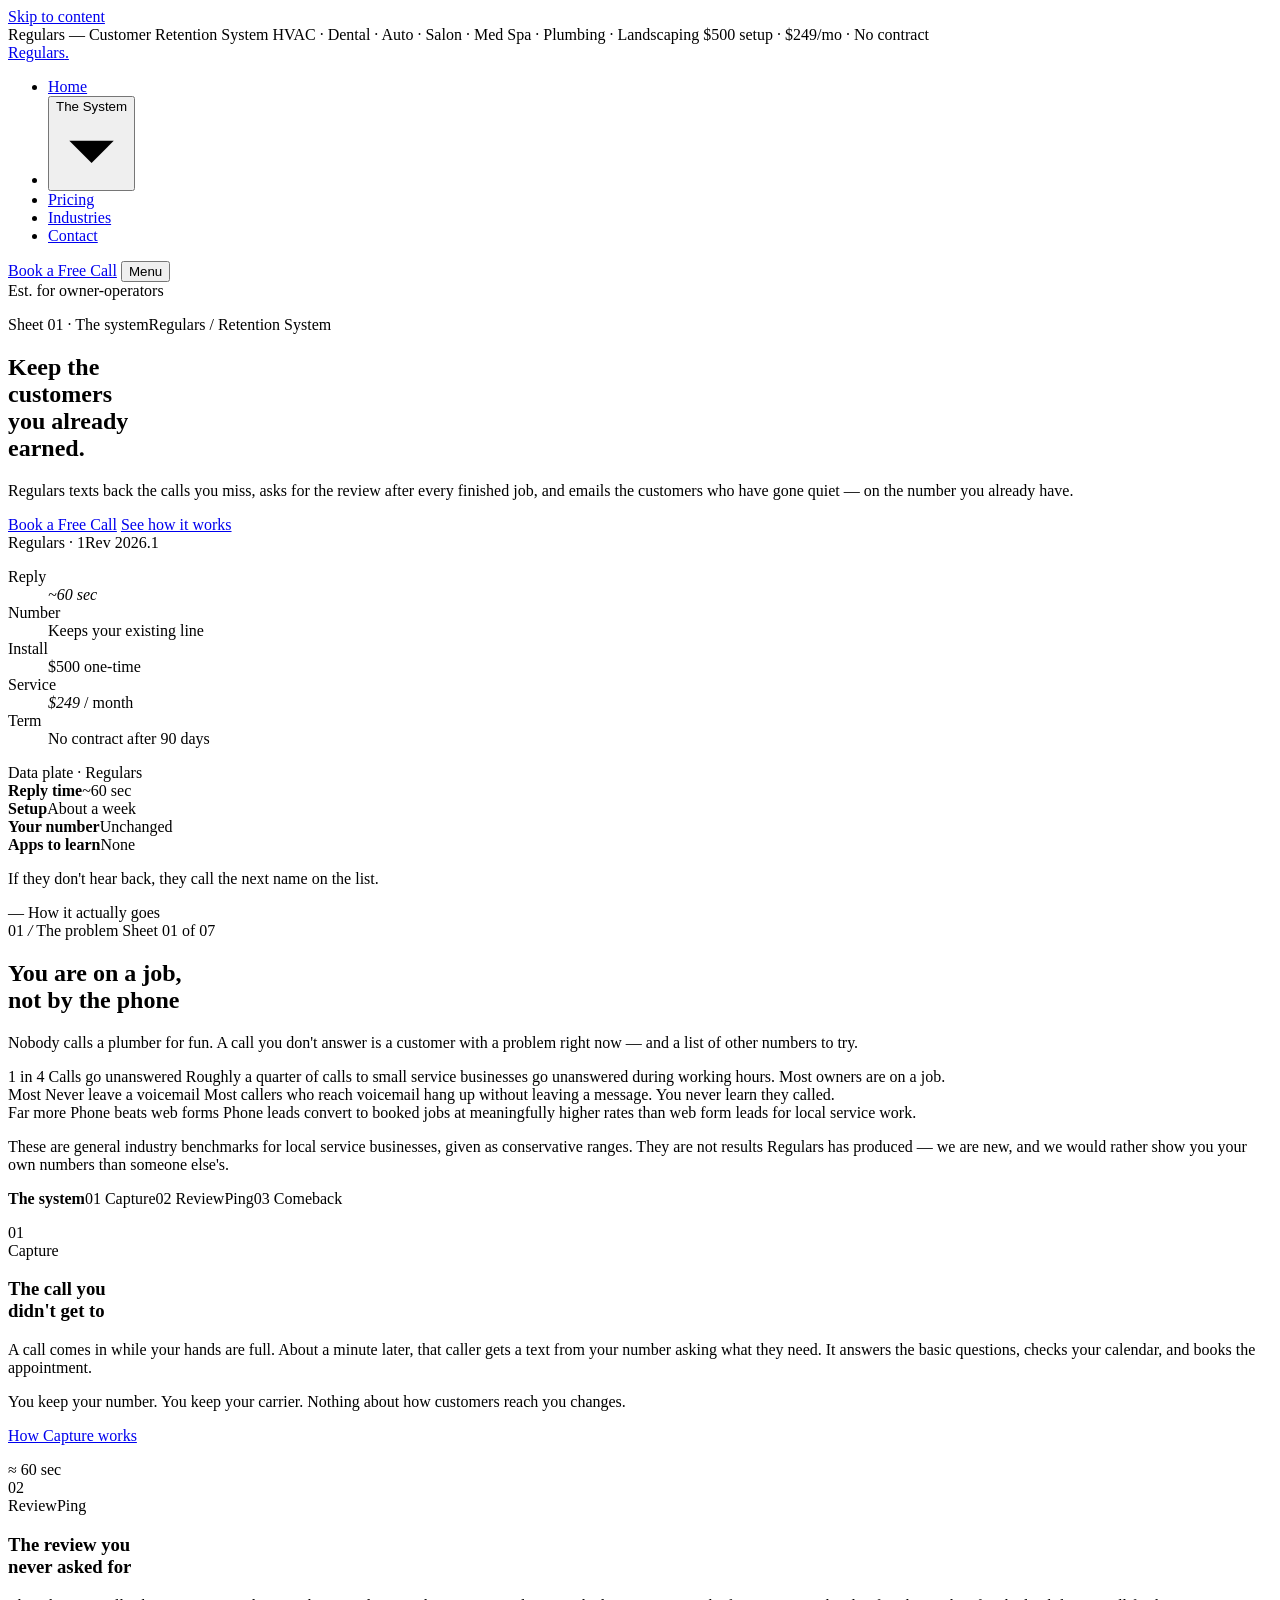
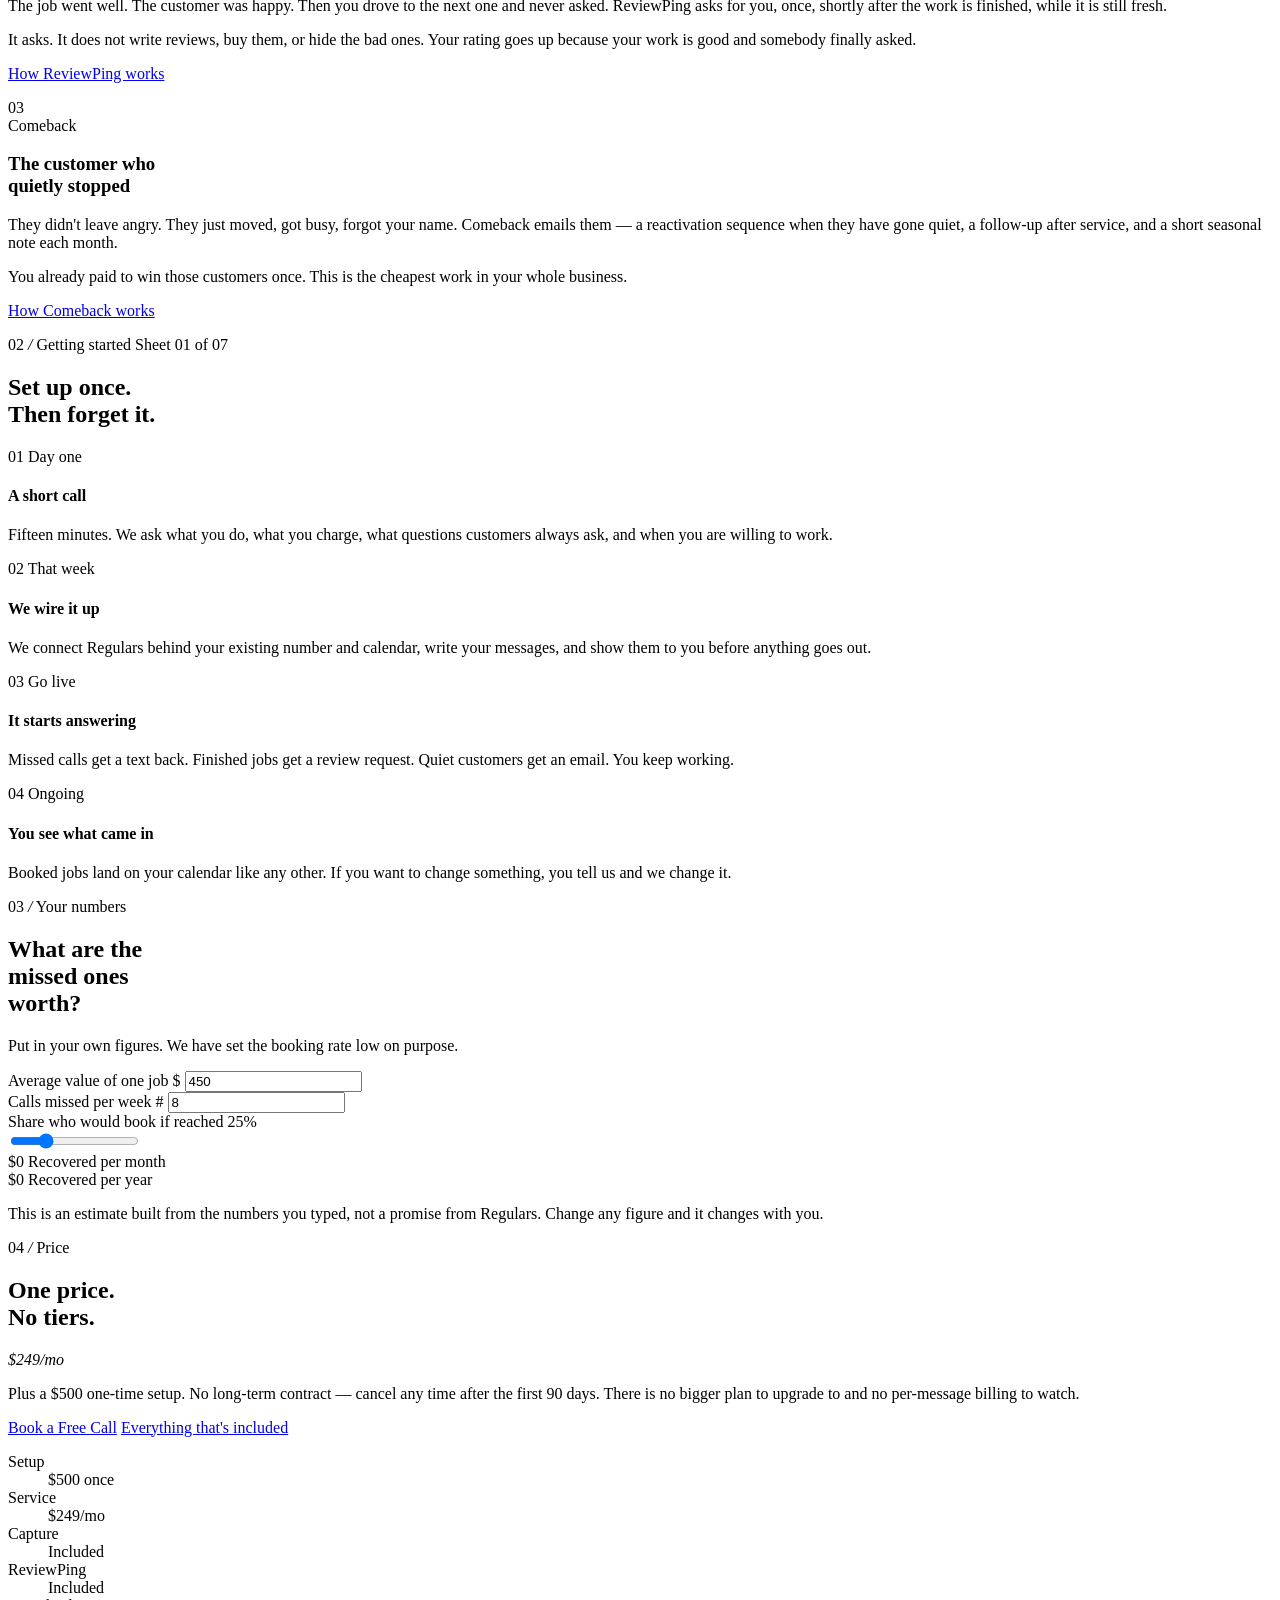
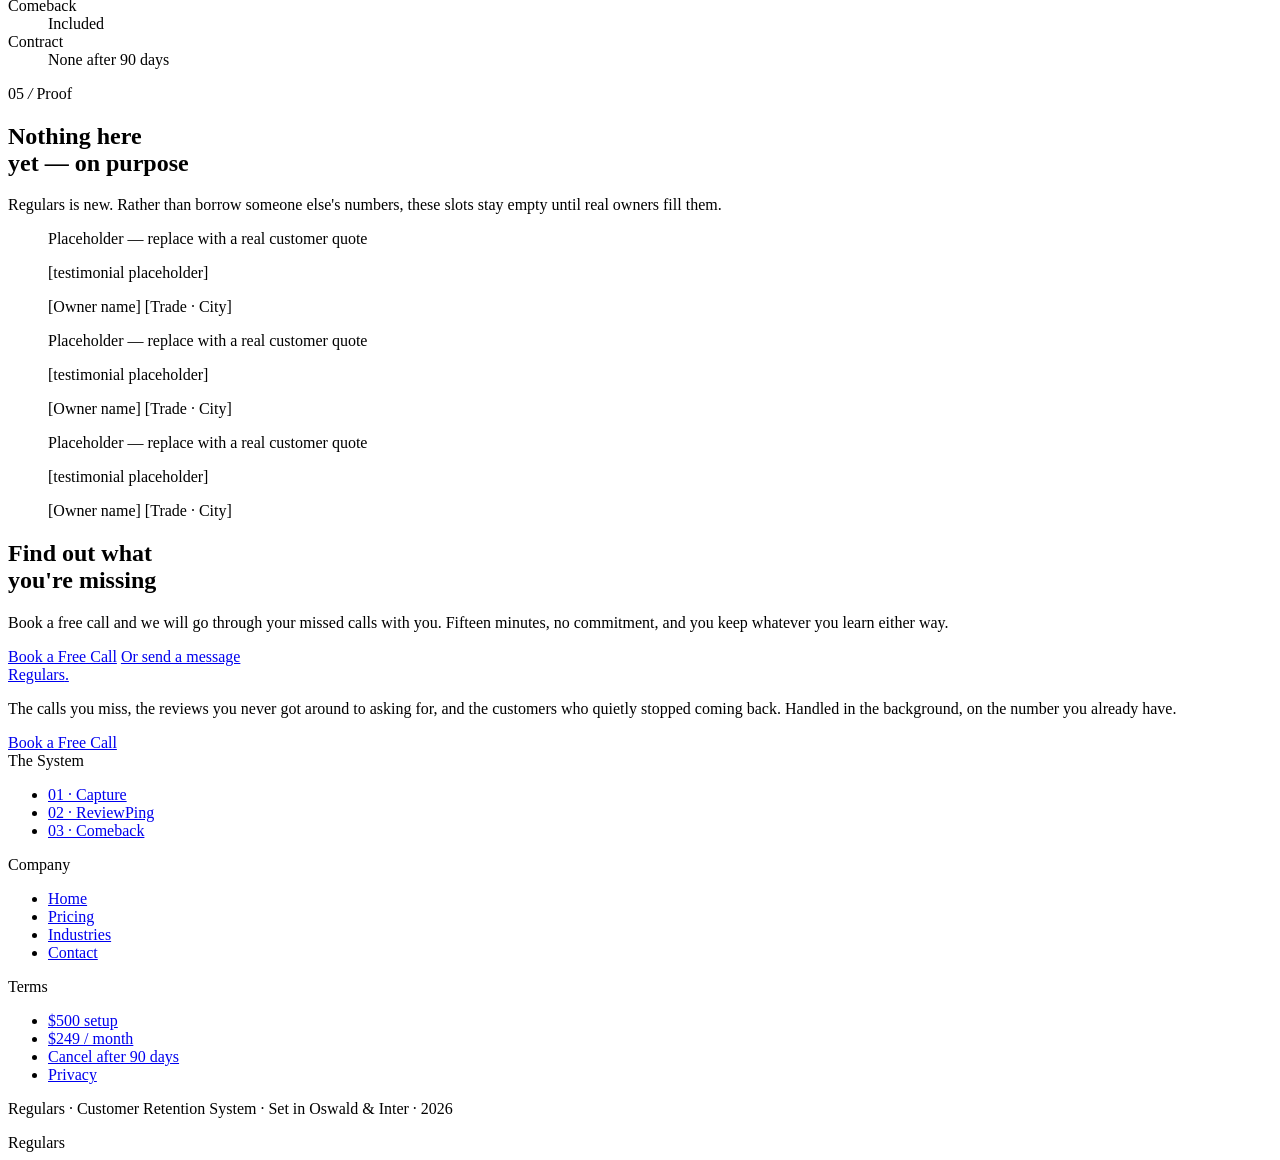
==== index.html @ 17bdc8b1 "Add files via upload" ====
<!DOCTYPE html>
<html lang="en">
<head>
<meta charset="utf-8">
<meta name="viewport" content="width=device-width, initial-scale=1">
<title>Regulars — Keep the Customers You Already Earned</title>
<meta name="description" content="Regulars texts back the calls you miss, asks for the review after every finished job, and emails the customers who have gone quiet. A customer retention system for local, owner-operated service businesses.">
<!-- Social preview. og:url and og:image need ABSOLUTE urls, so they wait for your domain.
     Once the domain is live, add these two lines and switch twitter:card to summary_large_image:
       <meta property="og:url" content="https://YOURDOMAIN.com/">
       <meta property="og:image" content="https://YOURDOMAIN.com/og.png">   (1200x630 PNG)
-->
<meta property="og:type" content="website">
<meta property="og:site_name" content="Regulars">
<meta property="og:title" content="Regulars — Keep the Customers You Already Earned">
<meta property="og:description" content="Regulars texts back the calls you miss, asks for the review after every finished job, and emails the customers who have gone quiet. A customer retention system for local, owner-operated service businesses.">
<meta name="twitter:card" content="summary">
<meta name="twitter:title" content="Regulars — Keep the Customers You Already Earned">
<meta name="twitter:description" content="Regulars texts back the calls you miss, asks for the review after every finished job, and emails the customers who have gone quiet. A customer retention system for local, owner-operated service businesses.">
<meta name="theme-color" content="#12233D">
<link rel="icon" href="/favicon.svg" type="image/svg+xml">
<link rel="preconnect" href="https://fonts.googleapis.com">
<link rel="preconnect" href="https://fonts.gstatic.com" crossorigin>
<link rel="stylesheet" href="https://fonts.googleapis.com/css2?family=Oswald:wght@300;400;500;600;700&family=Inter:wght@400;500;600&display=swap">
<link rel="stylesheet" href="/assets/styles.css">
<script src="/assets/site.js" defer></script>
<script defer src="/_vercel/insights/script.js"></script>
</head>
<body class="page-home">

<a class="skip-link" href="#main">Skip to content</a>
<header class="site-head" id="site-head">
  <div class="site-head__rail">
    <div class="rail-inner">
      <span class="rail-cell">Regulars &mdash; Customer Retention System</span>
      <span class="rail-cell rail-cell--mid">HVAC &middot; Dental &middot; Auto &middot; Salon &middot; Med Spa &middot; Plumbing &middot; Landscaping</span>
      <span class="rail-cell rail-cell--end">$500 setup &middot; $249/mo &middot; No contract</span>
    </div>
  </div>
  <div class="masthead">
    <a class="brand" href="/">Regulars<span class="stop">.</span></a>
    <nav class="nav" aria-label="Primary">
      <ul class="nav__list">
        <li class="nav__item"><a class="nav__link" href="/" data-nav="/">Home</a></li>
        <li class="nav__item nav__item--group">
          <button type="button" class="nav__link nav__disclosure" id="nav-system-btn" aria-expanded="false" aria-controls="nav-system-menu">The System<svg class="icon icon--sm" viewBox="0 0 16 16" aria-hidden="true" focusable="false"><path d="M3 6l5 5 5-5"/></svg></button>
          <div class="nav-menu" id="nav-system-menu" hidden>
            <span class="nav-menu__label">Three parts, one system</span>
            <a class="nav-menu__link" href="/capture.html" data-nav="/capture.html"><span class="nav-menu__no">01</span><span class="nav-menu__name">Capture</span><span class="nav-menu__desc">Texts back the calls you miss and books the job.</span></a>
            <a class="nav-menu__link" href="/reviewping.html" data-nav="/reviewping.html"><span class="nav-menu__no">02</span><span class="nav-menu__name">ReviewPing</span><span class="nav-menu__desc">Asks for the review after every finished job.</span></a>
            <a class="nav-menu__link" href="/comeback.html" data-nav="/comeback.html"><span class="nav-menu__no">03</span><span class="nav-menu__name">Comeback</span><span class="nav-menu__desc">Emails the customers who have gone quiet.</span></a>
          </div>
        </li>
        <li class="nav__item"><a class="nav__link" href="/pricing.html" data-nav="/pricing.html">Pricing</a></li>
        <li class="nav__item"><a class="nav__link" href="/industries.html" data-nav="/industries.html">Industries</a></li>
        <li class="nav__item"><a class="nav__link" href="/contact.html" data-nav="/contact.html">Contact</a></li>
      </ul>
    </nav>
    <a href="#booking-link" class="btn btn-amber btn--sm js-booking masthead__cta">Book a Free Call</a>
    <button type="button" class="nav-toggle" id="nav-toggle" aria-expanded="false" aria-controls="nav-panel"><span class="nav-toggle__bars" aria-hidden="true"><i></i><i></i><i></i></span><span class="sr-only">Menu</span></button>
  </div>
  <div class="nav-panel" id="nav-panel" hidden>
    <div class="nav-panel__inner">
      <a class="nav-panel__link" href="/" data-nav="/">Home</a>
      <span class="nav-panel__group">The System</span>
      <a class="nav-panel__link" href="/capture.html" data-nav="/capture.html">Capture<span>01</span></a>
      <a class="nav-panel__link" href="/reviewping.html" data-nav="/reviewping.html">ReviewPing<span>02</span></a>
      <a class="nav-panel__link" href="/comeback.html" data-nav="/comeback.html">Comeback<span>03</span></a>
      <span class="nav-panel__group">More</span>
      <a class="nav-panel__link" href="/pricing.html" data-nav="/pricing.html">Pricing<span>$249/mo</span></a>
      <a class="nav-panel__link" href="/industries.html" data-nav="/industries.html">Industries</a>
      <a class="nav-panel__link" href="/contact.html" data-nav="/contact.html">Contact</a>
      <a href="#booking-link" class="btn btn-amber btn--block js-booking nav-panel__cta">Book a Free Call</a>
    </div>
  </div>
</header>

<main id="main">

  <!-- ── 01 · HERO ─────────────────────────────────────────── paper ── -->
  <section class="band band--paper baseline-grid u-relative">
    <div class="colghost" aria-hidden="true"><i></i><i></i><i></i><i></i><i></i><i></i><i></i><i></i><i></i><i></i><i></i><i></i></div>
    <div class="grid">

      <div class="spine cs-1 sp-1"><span>Est. for owner-operators</span></div>

      <div class="cs-2 sp-7">
        <p class="folio-slug"><span>Sheet 01 &middot; The system</span><span class="folio-slug__fill"></span><span>Regulars / Retention System</span></p>
        <h1 class="t-display overprint mt-6" data-ink="Keep the&#10;customers&#10;you already&#10;earned.">Keep the<br>customers<br>you already<br>earned<span class="stop">.</span></h1>
        <p class="lede mt-8">Regulars texts back the calls you miss, asks for the review after every finished job, and emails the customers who have gone quiet &mdash; on the number you already have.</p>
        <div class="btn-row mt-8">
          <a href="#booking-link" class="btn btn-amber btn--lg js-booking">Book a Free Call</a>
          <a class="link-arrow" href="#the-system">See how it works</a>
        </div>
      </div>

      <div class="cs-9 sp-4 self-end">
        <div class="plate plate--light">
          <div class="plate__head"><span>Regulars &middot; 1</span><span>Rev 2026.1</span></div>
          <dl class="plate__body">
            <div class="plate__row"><dt>Reply</dt><dd><em>~60 sec</em></dd></div>
            <div class="plate__row"><dt>Number</dt><dd>Keeps your existing line</dd></div>
            <div class="plate__row"><dt>Install</dt><dd>$500 one-time</dd></div>
            <div class="plate__row"><dt>Service</dt><dd><em>$249</em> / month</dd></div>
            <div class="plate__row"><dt>Term</dt><dd>No contract after 90 days</dd></div>
          </dl>
          <div class="plate__foot">Data plate &middot; Regulars</div>
        </div>
      </div>

      <div class="cs-2 sp-11 mt-10">
        <div class="status-strip">
          <div class="status-cell"><b>Reply time</b><span class="cond">~60 sec</span></div>
          <div class="status-cell"><b>Setup</b><span class="cond">About a week</span></div>
          <div class="status-cell"><b>Your number</b><span class="cond">Unchanged</span></div>
          <div class="status-cell"><b>Apps to learn</b><span class="cond">None</span></div>
        </div>
      </div>

    </div>
  </section>

  <!-- ── 02 · STATEMENT ─────────────────────────────────────── navy ── -->
  <section class="band band--navy band--tight">
    <div class="grid">
      <div class="cs-2 sp-10">
        <p class="statement">If they don't hear back, they call <span class="knock">the next name</span> on the list.</p>
        <span class="attribution">&mdash; How it actually goes</span>
      </div>
    </div>
  </section>

  <!-- ── 03 · THE PROBLEM ──────────────────────────────────── paper ── -->
  <section class="band band--paper">
    <div class="grid">
      <div class="cs-4 sp-6">
        <div class="sechead">
          <span class="sechead__id">01 <i>/</i> The problem</span>
          <span class="sechead__sheet">Sheet 01 of 07</span>
          <h2 class="sechead__title">You are on a job,<br>not by the phone</h2>
          <p class="sechead__lede lede">Nobody calls a plumber for fun. A call you don't answer is a customer with a problem right now &mdash; and a list of other numbers to try.</p>
        </div>
      </div>

      <div class="cs-2 sp-10 mt-10">
        <div class="stats">
          <div class="stat">
            <span class="stat__fig">1 in 4</span>
            <span class="stat__label">Calls go unanswered</span>
            <span class="stat__note">Roughly a quarter of calls to small service businesses go unanswered during working hours. Most owners are on a job.</span>
          </div>
          <div class="stat">
            <span class="stat__fig">Most</span>
            <span class="stat__label">Never leave a voicemail</span>
            <span class="stat__note">Most callers who reach voicemail hang up without leaving a message. You never learn they called.</span>
          </div>
          <div class="stat">
            <span class="stat__fig">Far more</span>
            <span class="stat__label">Phone beats web forms</span>
            <span class="stat__note">Phone leads convert to booked jobs at meaningfully higher rates than web form leads for local service work.</span>
          </div>
        </div>
        <p class="t-small t-muted mt-8 measure-wide">These are general industry benchmarks for local service businesses, given as conservative ranges. They are not results Regulars has produced &mdash; we are new, and we would rather show you your own numbers than someone else's.</p>
      </div>
    </div>
  </section>

  <!-- ── 04 · PILLAR 01 · CAPTURE ───────────────────────────── tint ── -->
  <section class="band band--tint" id="the-system">
    <div class="grid">
      <div class="cs-2 sp-10">
        <p class="contact-sheet"><b>The system</b><span>01 Capture</span><span>02 ReviewPing</span><span>03 Comeback</span></p>
      </div>
    </div>
    <div class="grid mt-10">
      <div class="pillar cs-1 sp-12 has-numeral">
        <span class="numeral numeral-bleed-left" aria-hidden="true">01</span>
        <div class="pillar__inner grid">
          <div class="cs-4 sp-5">
            <span class="pillar__kicker">Capture</span>
            <h3 class="pillar__title">The call you<br>didn't get to</h3>
            <div class="pillar__body flow">
              <p>A call comes in while your hands are full. About a minute later, that caller gets a text from your number asking what they need. It answers the basic questions, checks your calendar, and books the appointment.</p>
              <p class="t-muted">You keep your number. You keep your carrier. Nothing about how customers reach you changes.</p>
              <p><a class="link-arrow" href="/capture.html">How Capture works</a></p>
            </div>
          </div>
          <div class="cs-10 sp-2 self-end u-hide-sm">
            <div class="dim">
              <span class="dim__tick"></span><span class="dim__line dim__line--start"></span>
              <span class="dim__label">&asymp; 60 sec</span>
              <span class="dim__line dim__line--end"></span><span class="dim__tick"></span>
            </div>
          </div>
        </div>
      </div>
    </div>
  </section>

  <!-- ── 05 · PILLAR 02 · REVIEWPING ──────────────────── navy-deep ── -->
  <section class="band band--navy-deep">
    <div class="grid">
      <div class="pillar pillar--mirror cs-1 sp-12 has-numeral">
        <span class="numeral numeral--on-navy numeral-bleed-right" aria-hidden="true">02</span>
        <div class="pillar__inner grid">
          <div class="cs-5 sp-6">
            <span class="pillar__kicker">ReviewPing</span>
            <h3 class="pillar__title">The review you<br>never asked for</h3>
            <div class="pillar__body flow">
              <p>The job went well. The customer was happy. Then you drove to the next one and never asked. ReviewPing asks for you, once, shortly after the work is finished, while it is still fresh.</p>
              <p class="t-muted">It asks. It does not write reviews, buy them, or hide the bad ones. Your rating goes up because your work is good and somebody finally asked.</p>
              <p><a class="link-arrow" href="/reviewping.html">How ReviewPing works</a></p>
            </div>
          </div>
        </div>
      </div>
    </div>
  </section>

  <!-- ── 06 · PILLAR 03 · COMEBACK ─────────────────────────── paper ── -->
  <section class="band band--paper">
    <div class="grid">
      <div class="pillar cs-1 sp-12 has-numeral">
        <span class="numeral numeral-bleed-left" aria-hidden="true">03</span>
        <div class="pillar__inner grid">
          <div class="cs-4 sp-6">
            <span class="pillar__kicker">Comeback</span>
            <h3 class="pillar__title">The customer who<br>quietly stopped</h3>
            <div class="pillar__body flow">
              <p>They didn't leave angry. They just moved, got busy, forgot your name. Comeback emails them &mdash; a reactivation sequence when they have gone quiet, a follow-up after service, and a short seasonal note each month.</p>
              <p class="t-muted">You already paid to win those customers once. This is the cheapest work in your whole business.</p>
              <p><a class="link-arrow" href="/comeback.html">How Comeback works</a></p>
            </div>
          </div>
        </div>
      </div>
    </div>
  </section>

  <!-- ── 07 · HOW IT WORKS ──────────────────────────────────── tint ── -->
  <section class="band band--tint">
    <div class="grid">
      <div class="cs-2 sp-6">
        <div class="sechead">
          <span class="sechead__id">02 <i>/</i> Getting started</span>
          <span class="sechead__sheet">Sheet 01 of 07</span>
          <h2 class="sechead__title">Set up once.<br>Then forget it.</h2>
        </div>
      </div>
      <div class="cs-2 sp-10 mt-10">
        <div class="steps">
          <div class="step">
            <span class="step__num" aria-hidden="true">01</span>
            <span class="step__when">Day one</span>
            <h4 class="step__title">A short call</h4>
            <p class="step__body">Fifteen minutes. We ask what you do, what you charge, what questions customers always ask, and when you are willing to work.</p>
          </div>
          <div class="step">
            <span class="step__num" aria-hidden="true">02</span>
            <span class="step__when">That week</span>
            <h4 class="step__title">We wire it up</h4>
            <p class="step__body">We connect Regulars behind your existing number and calendar, write your messages, and show them to you before anything goes out.</p>
          </div>
          <div class="step">
            <span class="step__num" aria-hidden="true">03</span>
            <span class="step__when">Go live</span>
            <h4 class="step__title">It starts answering</h4>
            <p class="step__body">Missed calls get a text back. Finished jobs get a review request. Quiet customers get an email. You keep working.</p>
          </div>
          <div class="step">
            <span class="step__num" aria-hidden="true">04</span>
            <span class="step__when">Ongoing</span>
            <h4 class="step__title">You see what came in</h4>
            <p class="step__body">Booked jobs land on your calendar like any other. If you want to change something, you tell us and we change it.</p>
          </div>
        </div>
      </div>
    </div>
  </section>

  <!-- ── 08 · CALCULATOR ───────────────────────────────────── navy ── -->
  <section class="band band--navy band--drafting">
    <div class="grid">
      <div class="cs-2 sp-4">
        <div class="sechead">
          <span class="sechead__id">03 <i>/</i> Your numbers</span>
          <h2 class="sechead__title">What are the<br>missed ones<br>worth?</h2>
          <p class="sechead__lede lede">Put in your own figures. We have set the booking rate low on purpose.</p>
        </div>
      </div>
      <div class="cs-7 sp-5">
        <div class="calc">
          <div class="calc__grid">
            <div class="field">
              <label class="field__label" for="calc-job-value">Average value of one job</label>
              <span class="calc__money"><span>$</span>
                <input id="calc-job-value" type="number" inputmode="numeric" min="0" step="25" value="450">
              </span>
            </div>
            <div class="field">
              <label class="field__label" for="calc-missed-calls">Calls missed per week</label>
              <span class="calc__money"><span>#</span>
                <input id="calc-missed-calls" type="number" inputmode="numeric" min="0" step="1" value="8">
              </span>
            </div>
            <div class="field field--full calc__rangewrap">
              <div class="calc__rangehead">
                <label class="field__label" for="calc-close-rate">Share who would book if reached</label>
                <span class="calc__rangeout" id="calc-close-rate-out" aria-live="polite">25%</span>
              </div>
              <input class="calc__range" id="calc-close-rate" type="range" min="0" max="100" step="5" value="25">
            </div>
          </div>
          <div class="calc__out mt-8">
            <div class="calc__cell"><span class="calc__fig calc__fig--lead" id="calc-monthly">$0</span>
              <span class="calc__cap">Recovered per month</span></div>
            <div class="calc__cell"><span class="calc__fig" id="calc-annual">$0</span>
              <span class="calc__cap">Recovered per year</span></div>
          </div>
          <p class="calc__caveat">This is an estimate built from the numbers you typed, not a promise from Regulars. Change any figure and it changes with you.</p>
        </div>
      </div>
    </div>
  </section>

  <!-- ── 09 · PRICING PREVIEW ──────────────────────────────── paper ── -->
  <section class="band band--paper">
    <div class="grid">
      <div class="cs-2 sp-5">
        <div class="sechead">
          <span class="sechead__id">04 <i>/</i> Price</span>
          <h2 class="sechead__title">One price.<br>No tiers.</h2>
        </div>
        <div class="price-figure mt-8">
          <span class="stick">
            <i class="sym">$</i><i>2</i><i>4</i><i>9</i><i class="unit">/mo</i>
          </span>
        </div>
        <div class="rule-slab--amber mt-6"></div>
        <p class="mt-6 measure">Plus a $500 one-time setup. No long-term contract &mdash; cancel any time after the first 90 days. There is no bigger plan to upgrade to and no per-message billing to watch.</p>
        <div class="btn-row mt-8">
          <a href="#booking-link" class="btn btn-amber js-booking">Book a Free Call</a>
          <a class="link-arrow" href="/pricing.html">Everything that's included</a>
        </div>
      </div>
      <div class="cs-8 sp-4 self-end">
        <dl class="spec">
          <div class="spec-row"><dt>Setup</dt><span class="leader"></span><dd>$500 once</dd></div>
          <div class="spec-row"><dt>Service</dt><span class="leader"></span><dd>$249/mo</dd></div>
          <div class="spec-row"><dt>Capture</dt><span class="leader"></span><dd>Included</dd></div>
          <div class="spec-row"><dt>ReviewPing</dt><span class="leader"></span><dd>Included</dd></div>
          <div class="spec-row"><dt>Comeback</dt><span class="leader"></span><dd>Included</dd></div>
          <div class="spec-row"><dt>Contract</dt><span class="leader"></span><dd>None after 90 days</dd></div>
        </dl>
      </div>
    </div>
  </section>

  <!-- ── 10 · PROOF (placeholders) ──────────────────────────── tint ── -->
  <section class="band band--tint band--tight">
    <div class="grid">
      <div class="cs-2 sp-6">
        <div class="sechead">
          <span class="sechead__id">05 <i>/</i> Proof</span>
          <h2 class="sechead__title">Nothing here<br>yet &mdash; on purpose</h2>
          <p class="sechead__lede lede">Regulars is new. Rather than borrow someone else's numbers, these slots stay empty until real owners fill them.</p>
        </div>
      </div>
      <div class="cs-2 sp-10 mt-9">
        <div class="quotes">
          <blockquote class="quote quote--stripe">
            <span class="quote__placeholder">Placeholder &mdash; replace with a real customer quote</span>
            <p class="quote__text">[testimonial placeholder]</p>
            <span class="quote__by">[Owner name]</span>
            <span class="quote__trade">[Trade &middot; City]</span>
          </blockquote>
          <blockquote class="quote">
            <span class="quote__placeholder">Placeholder &mdash; replace with a real customer quote</span>
            <p class="quote__text">[testimonial placeholder]</p>
            <span class="quote__by">[Owner name]</span>
            <span class="quote__trade">[Trade &middot; City]</span>
          </blockquote>
          <blockquote class="quote">
            <span class="quote__placeholder">Placeholder &mdash; replace with a real customer quote</span>
            <p class="quote__text">[testimonial placeholder]</p>
            <span class="quote__by">[Owner name]</span>
            <span class="quote__trade">[Trade &middot; City]</span>
          </blockquote>
        </div>
      </div>
    </div>
  </section>

  <!-- ── 11 · FINAL CTA ─────────────────────────────────── painted ── -->
  <section class="band band--painted band--sheared">
    <span class="stripe" aria-hidden="true"></span>
    <span class="keyline" aria-hidden="true"></span>
    <div class="grid">
      <div class="cs-2 sp-7">
        <h2>Find out what<br>you're missing</h2>
        <p class="lede mt-6">Book a free call and we will go through your missed calls with you. Fifteen minutes, no commitment, and you keep whatever you learn either way.</p>
        <div class="btn-row mt-8">
          <a href="#booking-link" class="btn btn-amber btn--lg js-booking">Book a Free Call</a>
          <a class="link-arrow" href="/contact.html">Or send a message</a>
        </div>
      </div>
    </div>
  </section>

</main>

<footer class="site-foot">
  <div class="site-foot__slab" aria-hidden="true"></div>
  <div class="grid foot-grid">
    <div class="foot-col foot-col--wide">
      <a class="foot-brand" href="/">Regulars<span class="stop">.</span></a>
      <p class="t-small">The calls you miss, the reviews you never got around to asking for, and the customers who quietly stopped coming back. Handled in the background, on the number you already have.</p>
      <a href="#booking-link" class="btn btn-amber btn--sm js-booking mt-6">Book a Free Call</a>
    </div>
    <div class="foot-col foot-col--a">
      <span class="foot-head">The System</span>
      <ul class="foot-list">
        <li><a href="/capture.html">01 &middot; Capture</a></li>
        <li><a href="/reviewping.html">02 &middot; ReviewPing</a></li>
        <li><a href="/comeback.html">03 &middot; Comeback</a></li>
      </ul>
    </div>
    <div class="foot-col foot-col--b">
      <span class="foot-head">Company</span>
      <ul class="foot-list">
        <li><a href="/">Home</a></li>
        <li><a href="/pricing.html">Pricing</a></li>
        <li><a href="/industries.html">Industries</a></li>
        <li><a href="/contact.html">Contact</a></li>
      </ul>
    </div>
    <div class="foot-col foot-col--c">
      <span class="foot-head">Terms</span>
      <ul class="foot-list">
        <li><a href="/pricing.html">$500 setup</a></li>
        <li><a href="/pricing.html">$249 / month</a></li>
        <li><a href="/pricing.html">Cancel after 90 days</a></li>
        <li><a href="/privacy.html">Privacy</a></li>
      </ul>
    </div>
  </div>
  <div class="grid">
    <p class="colophon">Regulars &middot; Customer Retention System &middot; Set in Oswald &amp; Inter &middot; <span class="js-year">2026</span></p>
  </div>
  <div class="foot-mark" aria-hidden="true">Regulars</div>
</footer>

</body>
</html>
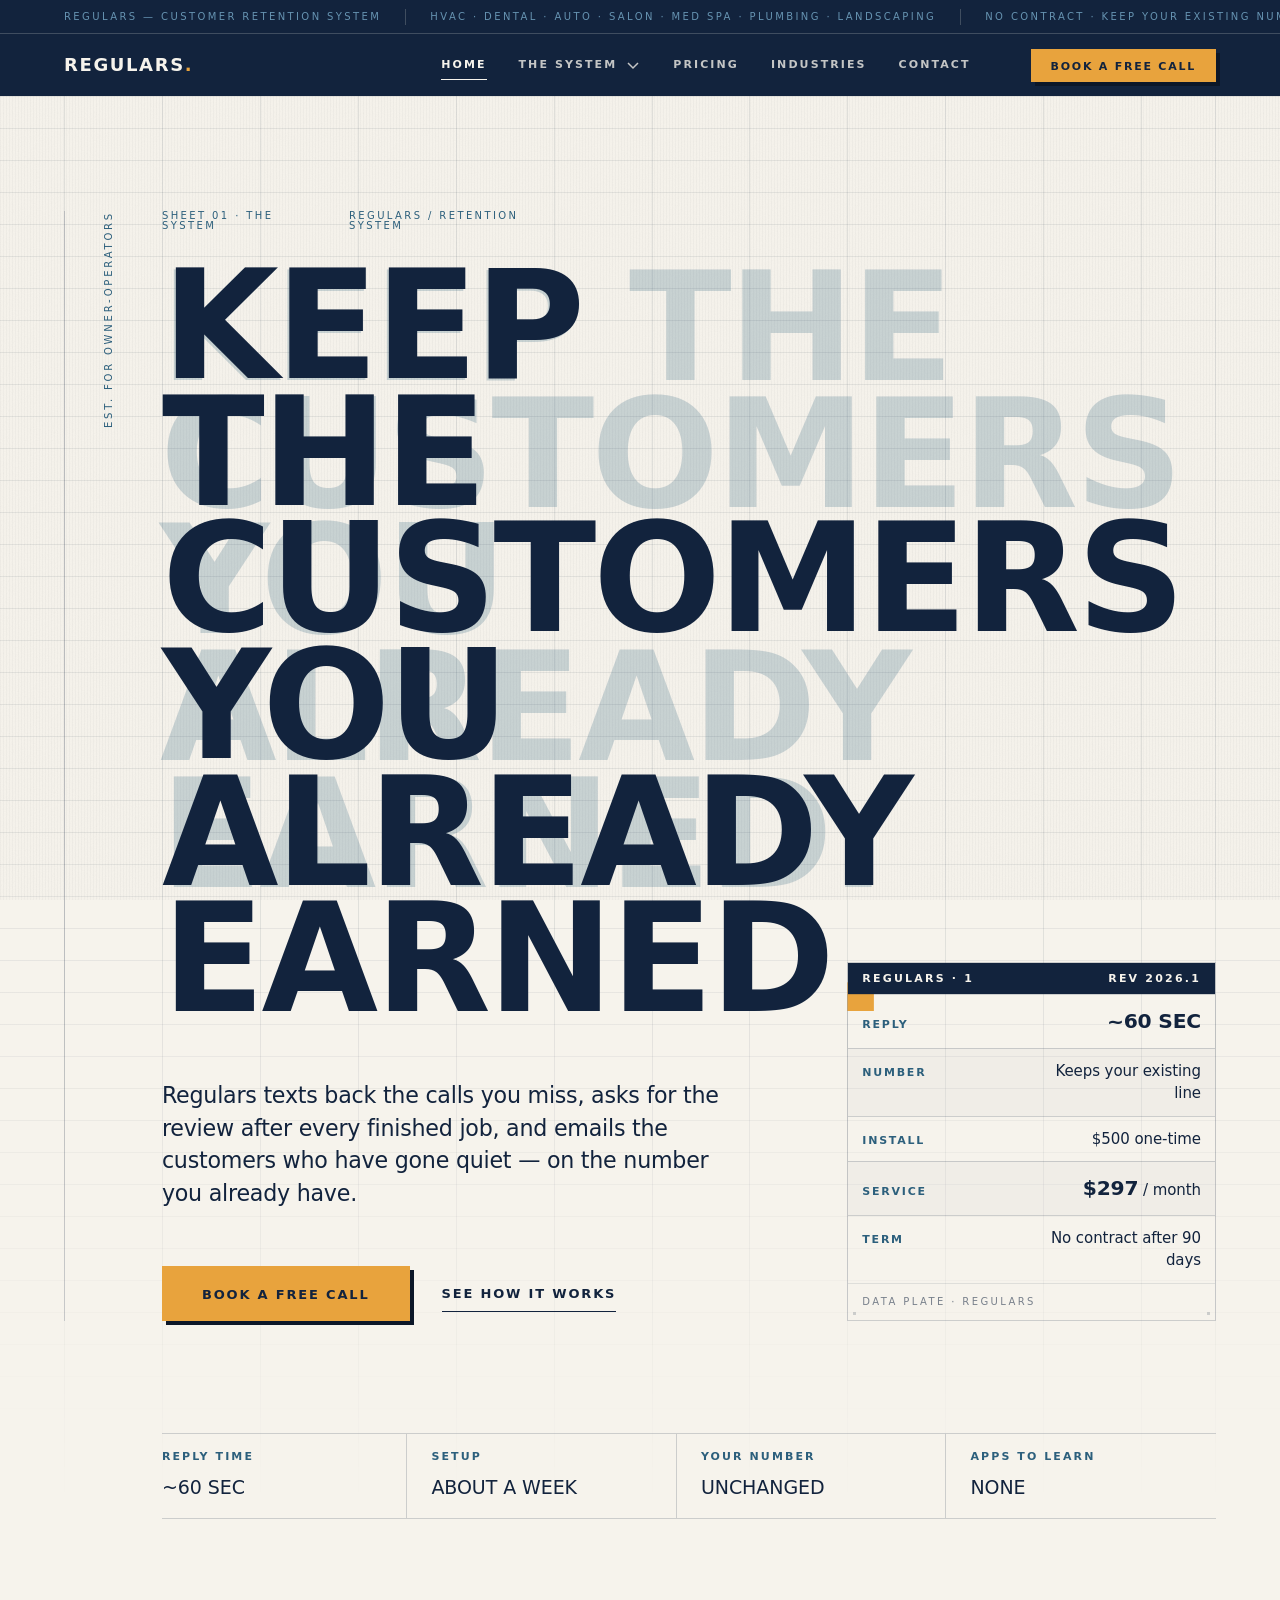
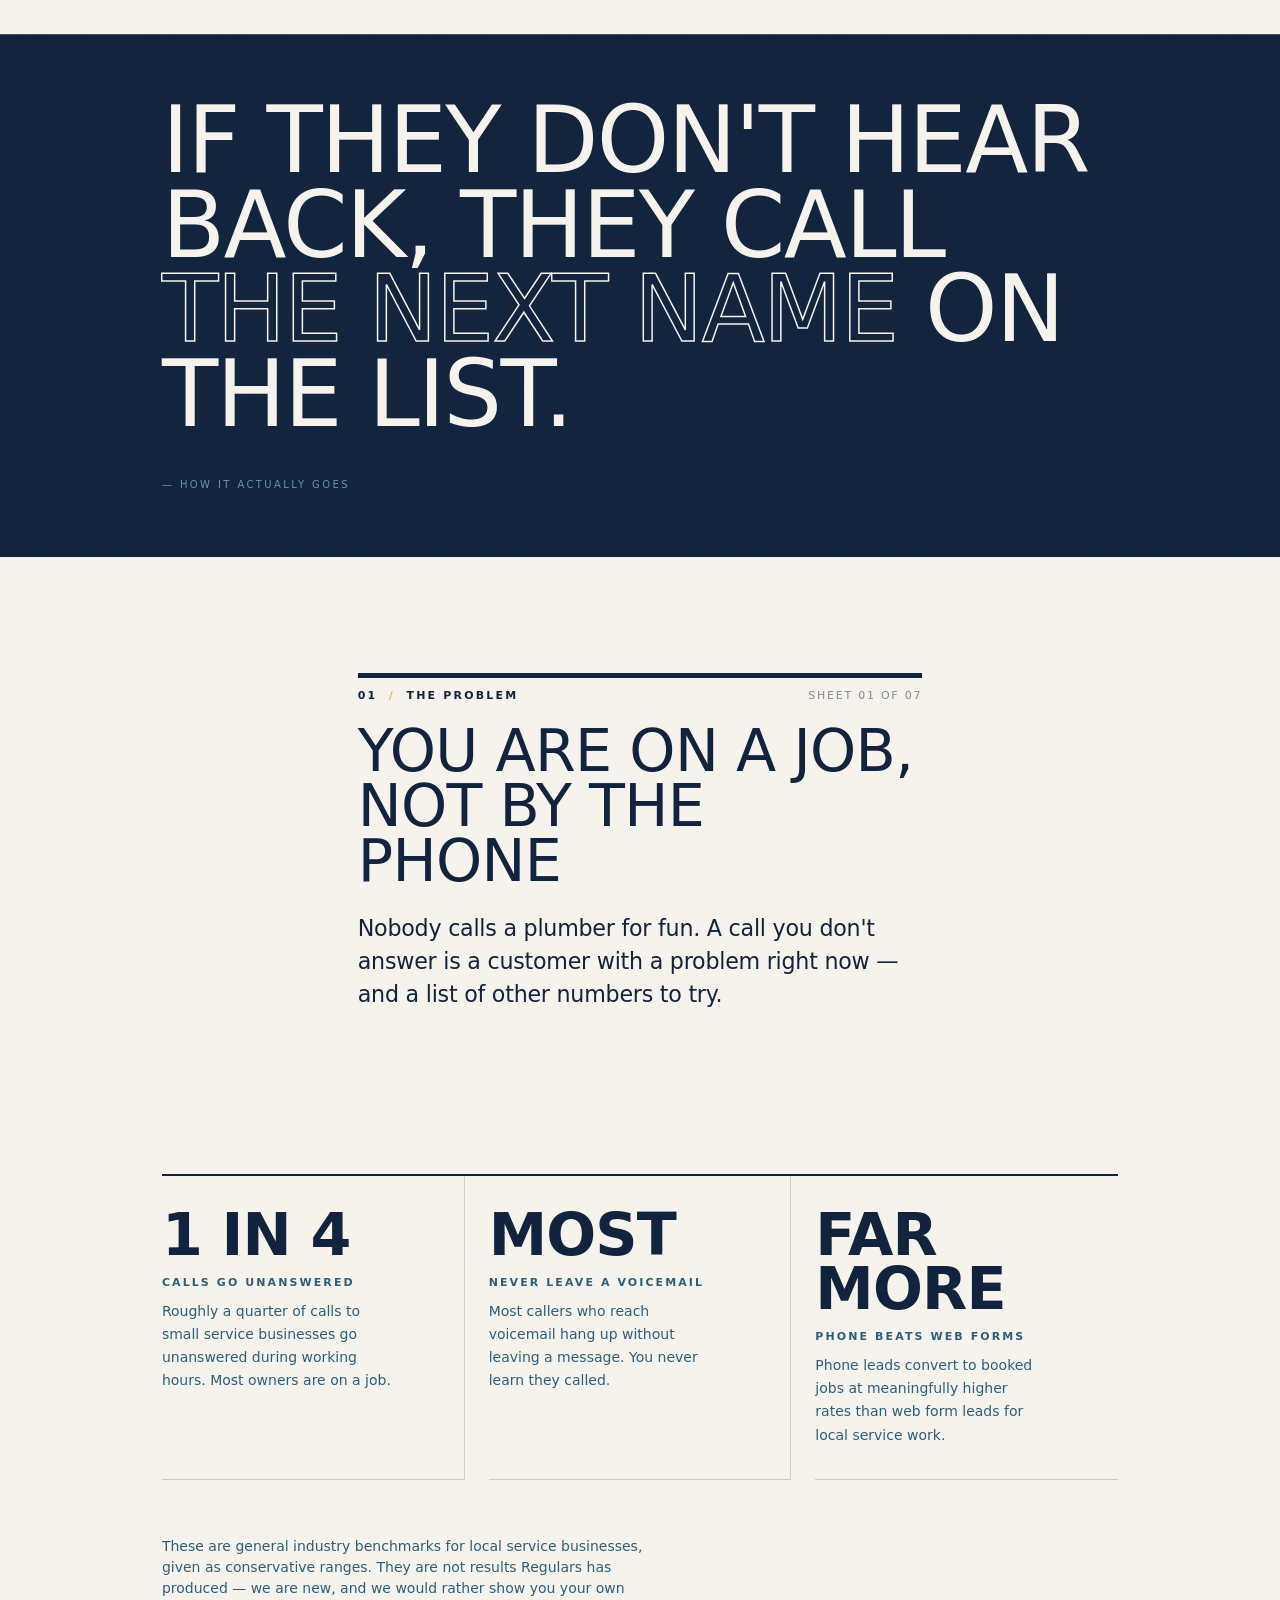
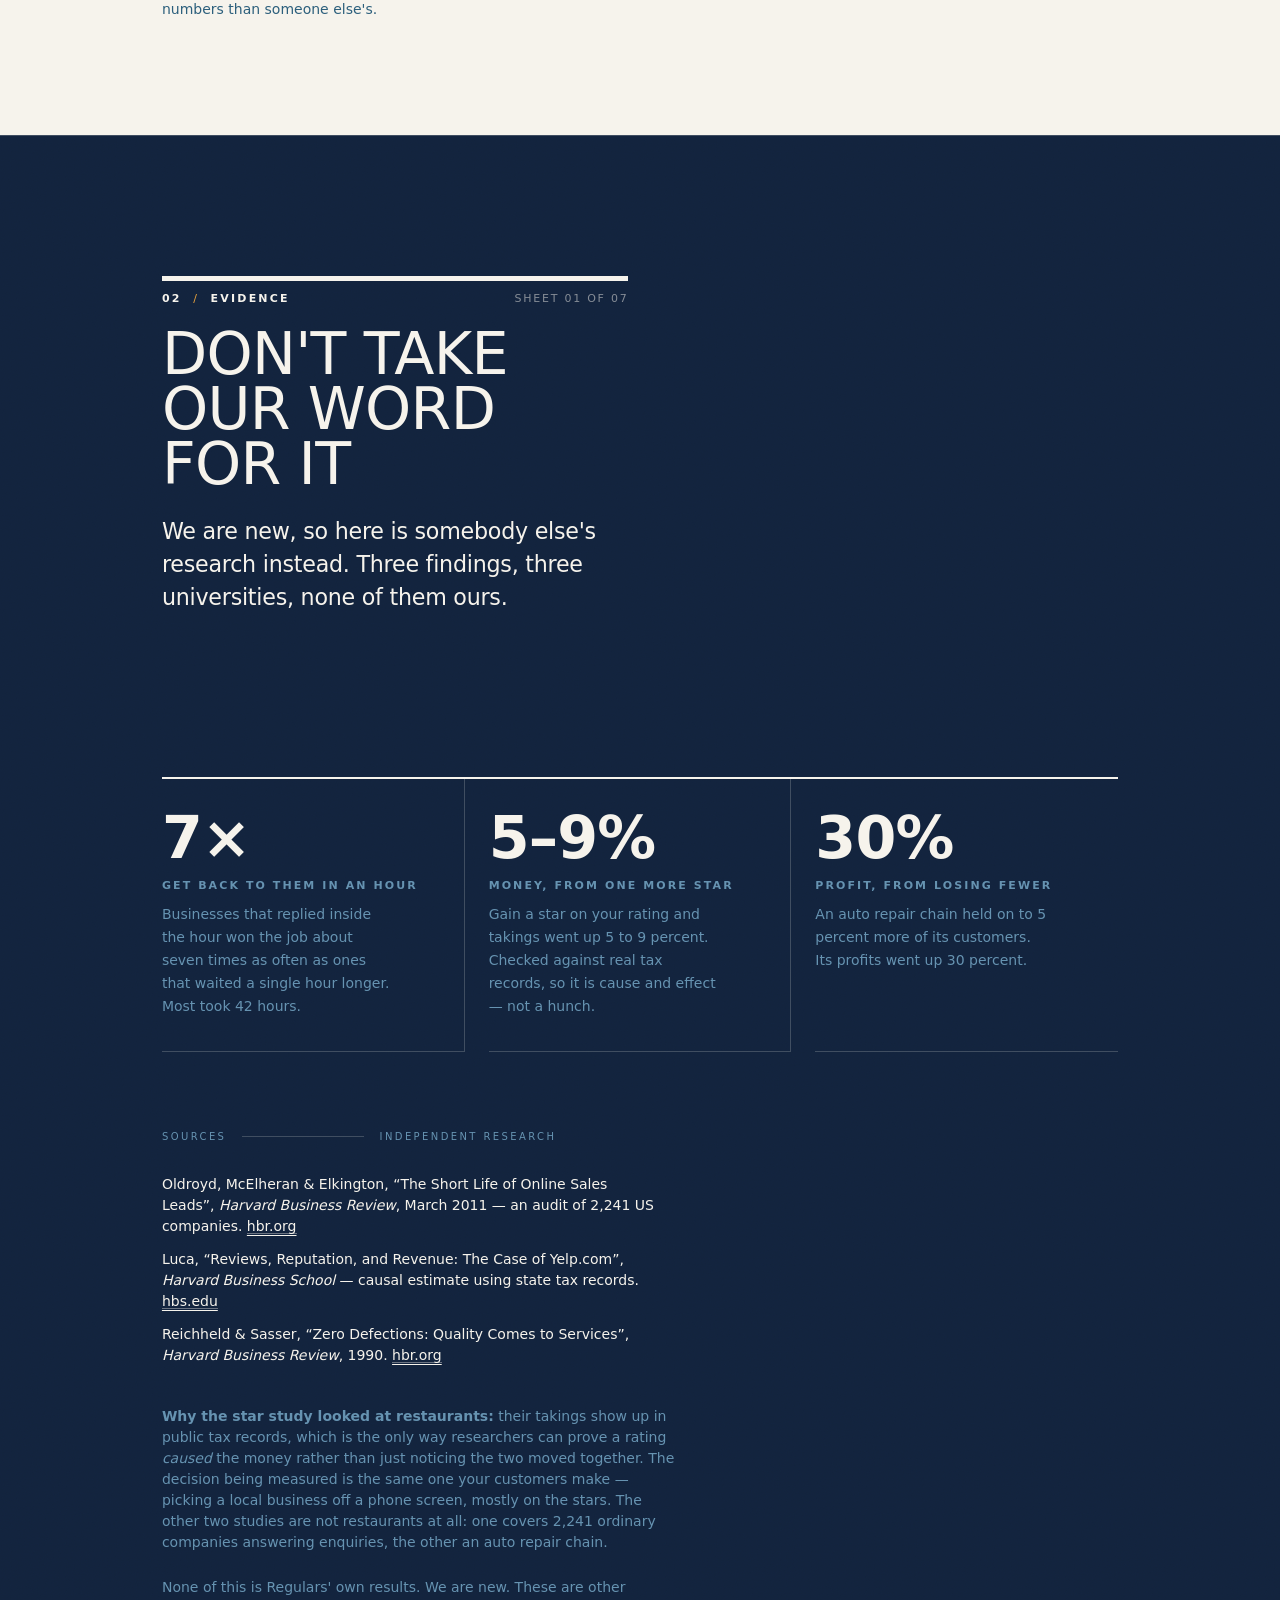
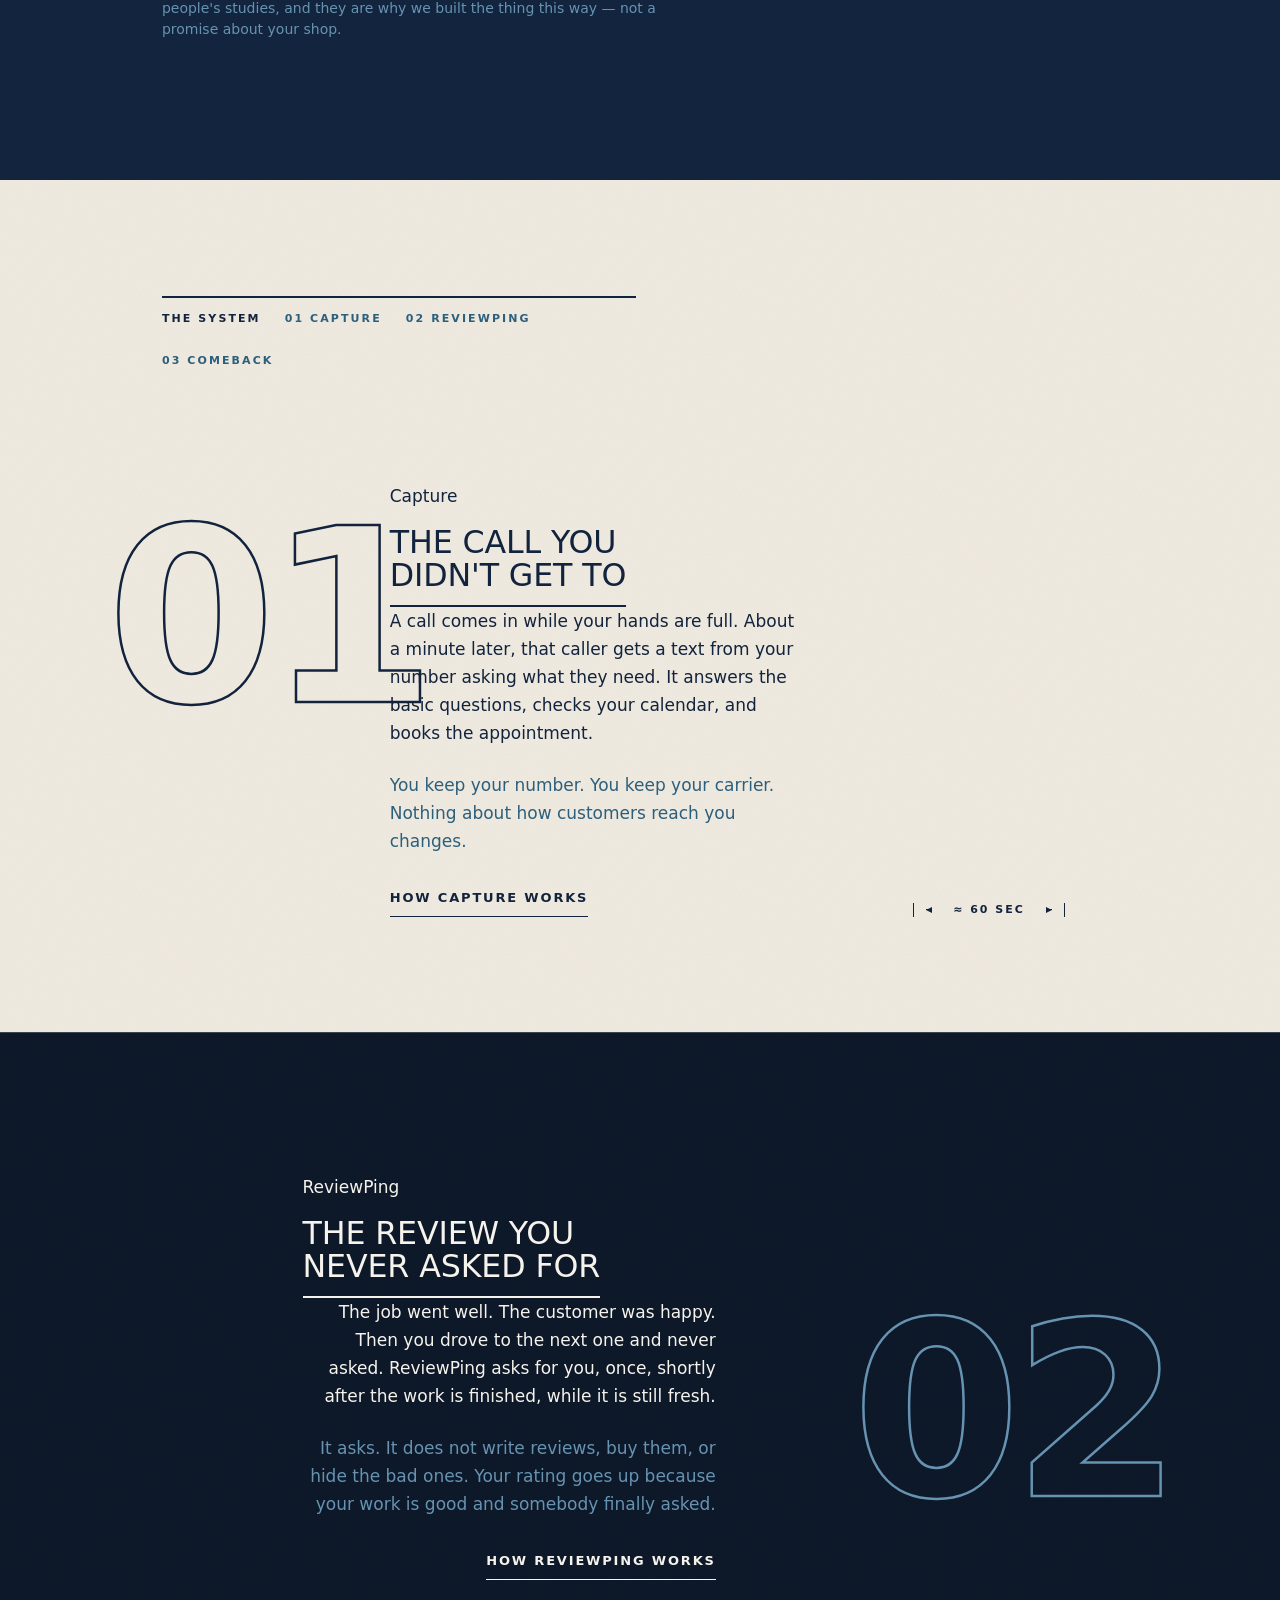
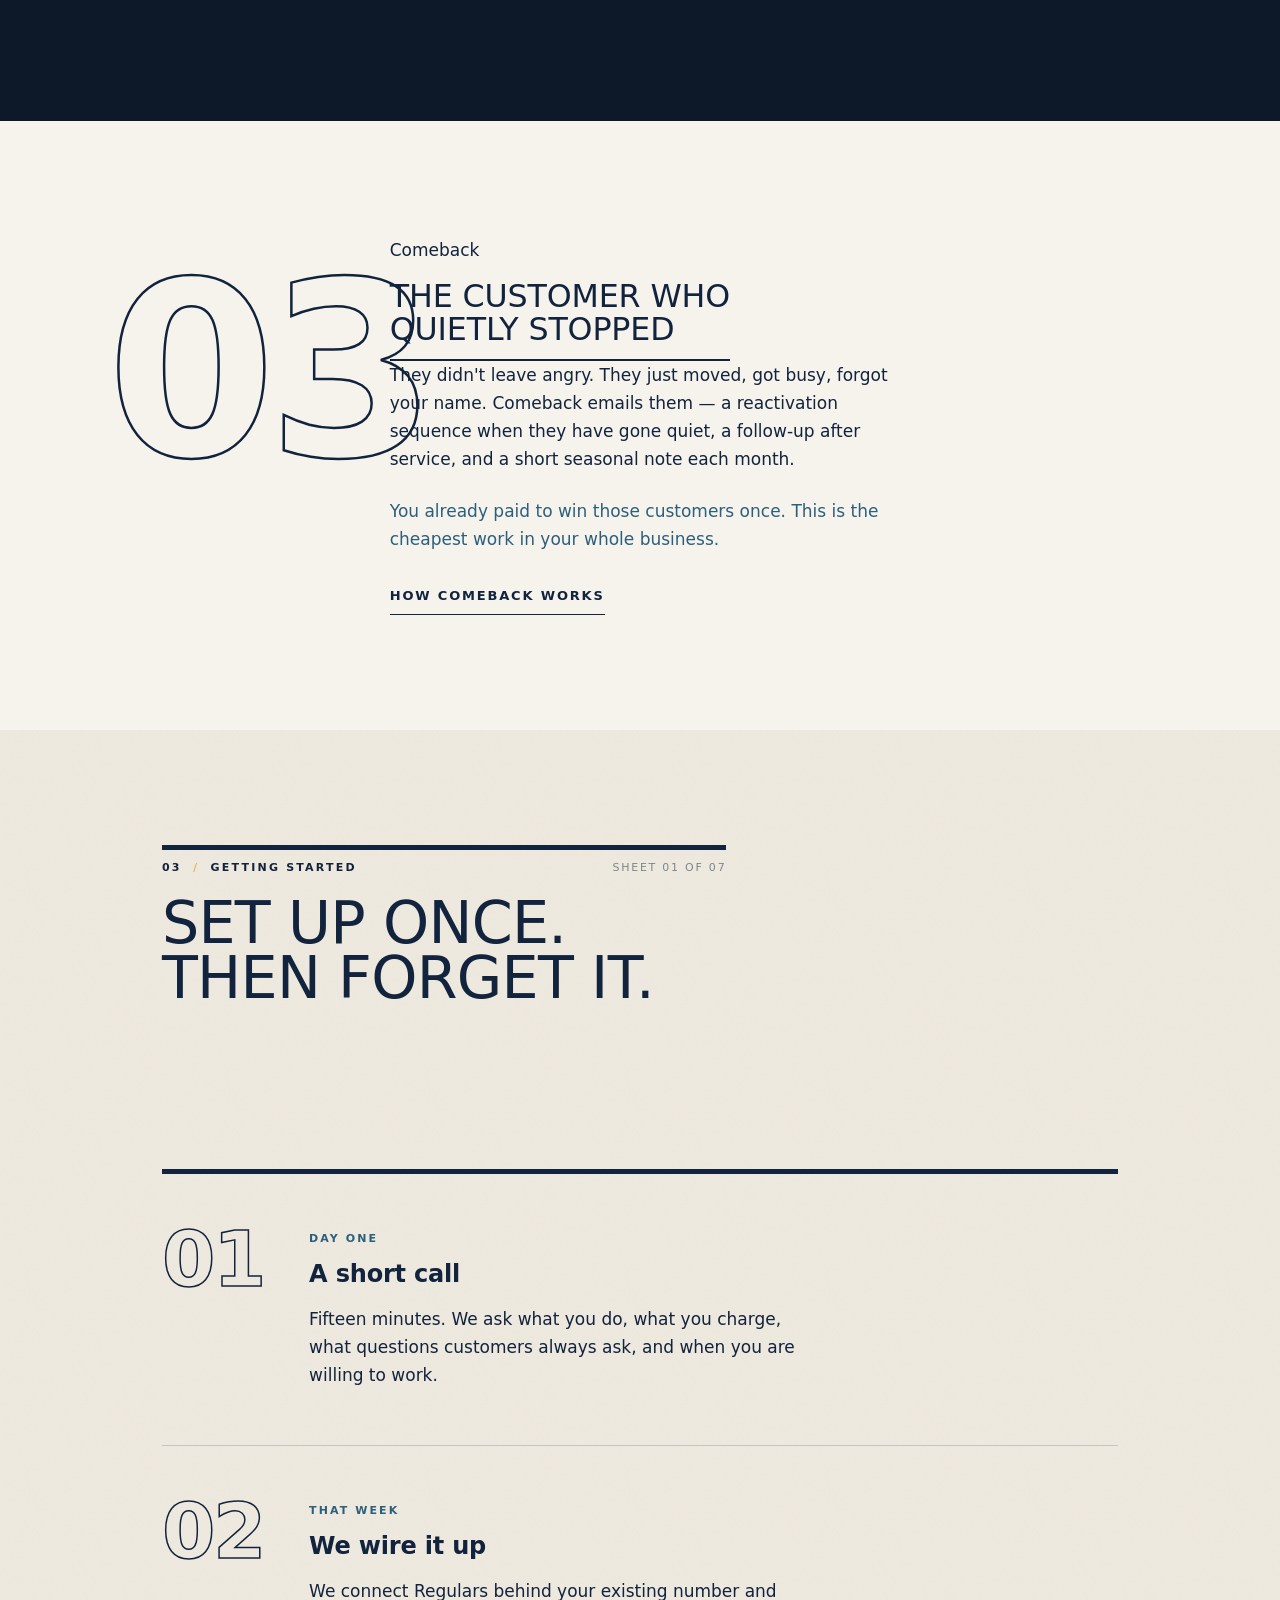
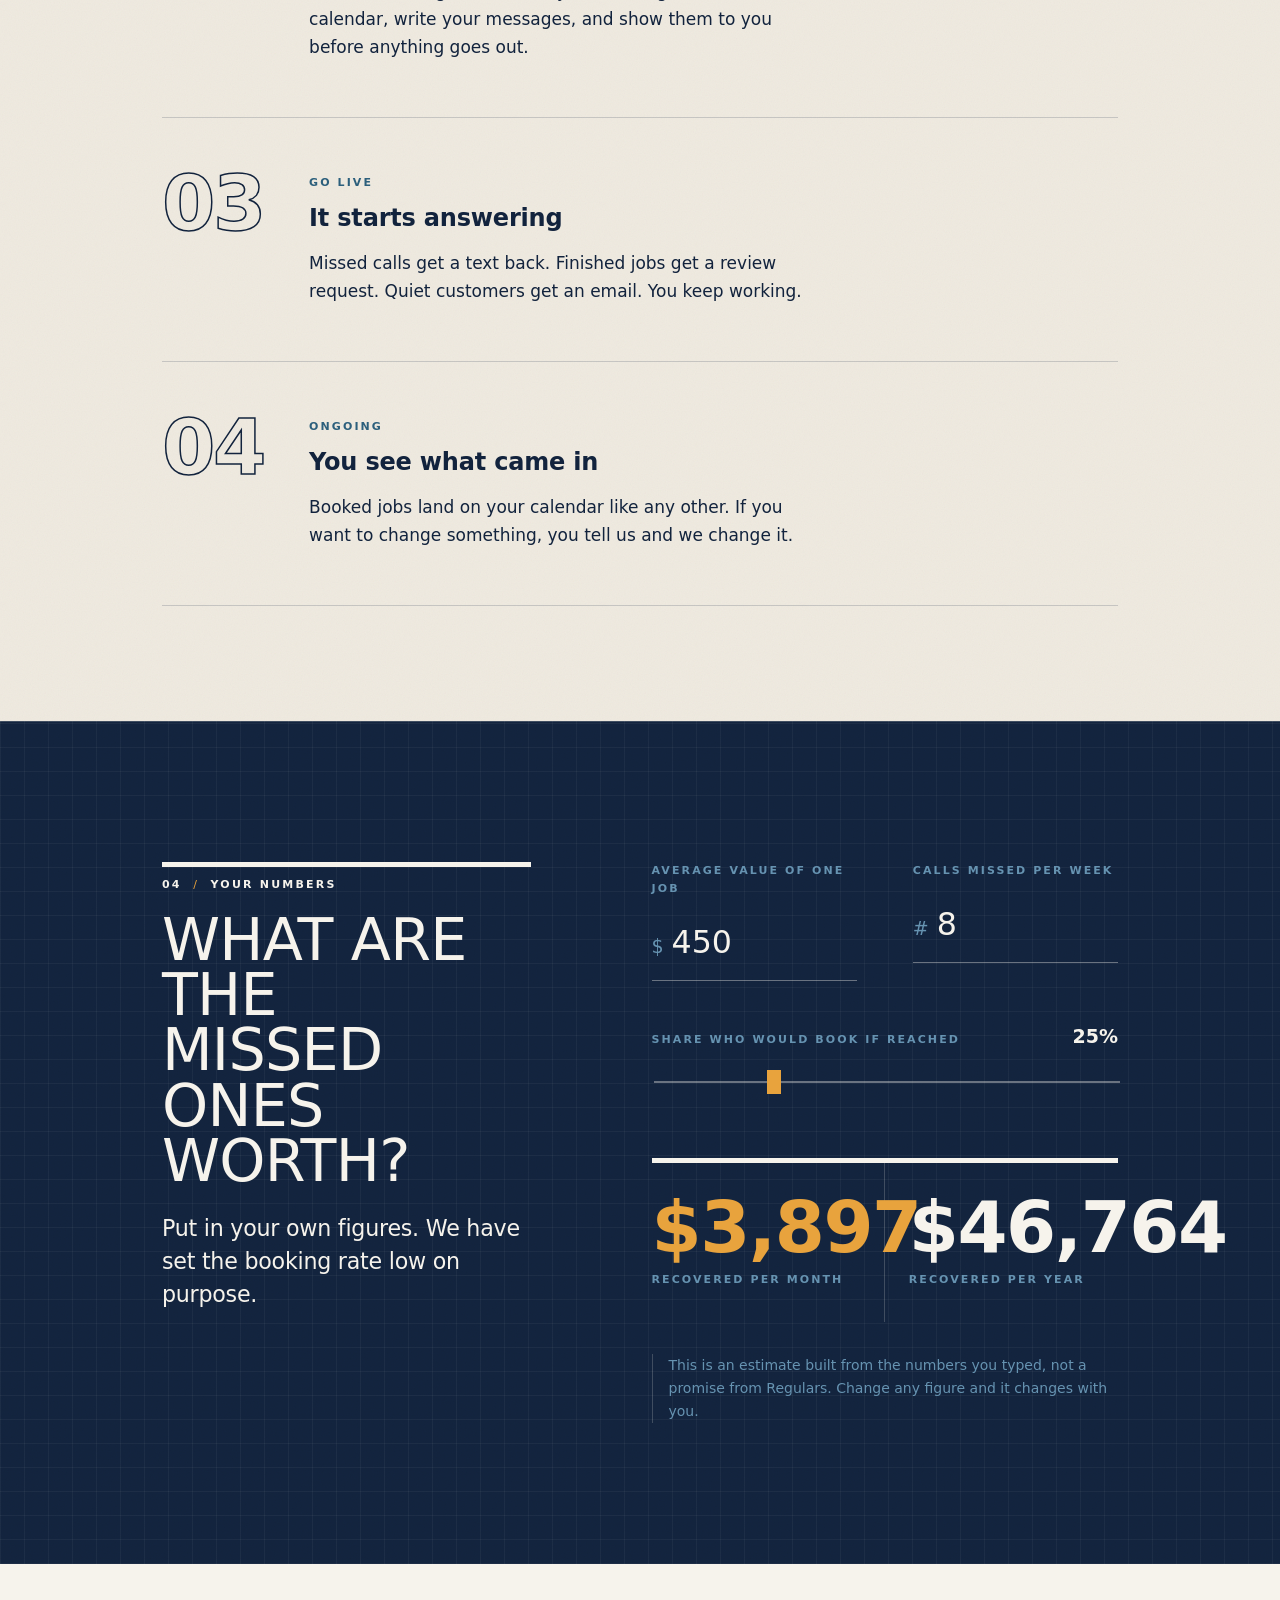
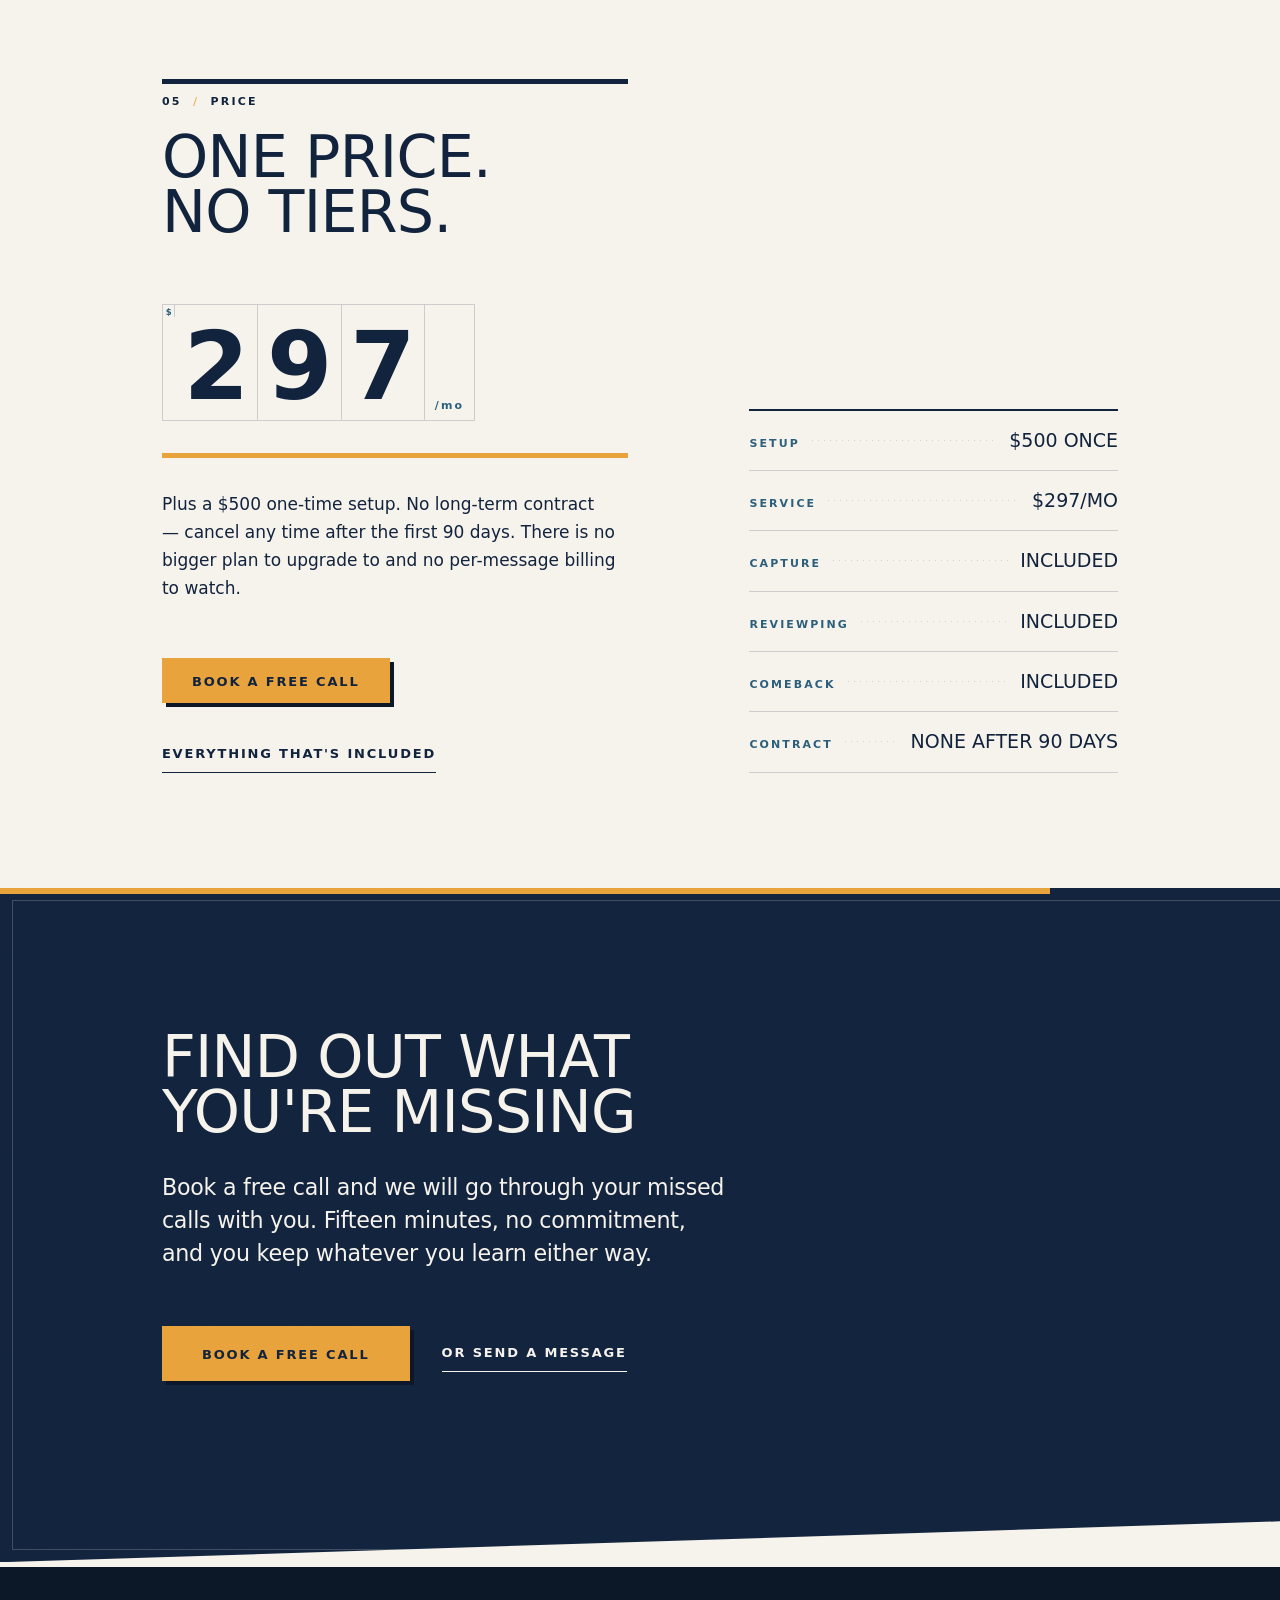
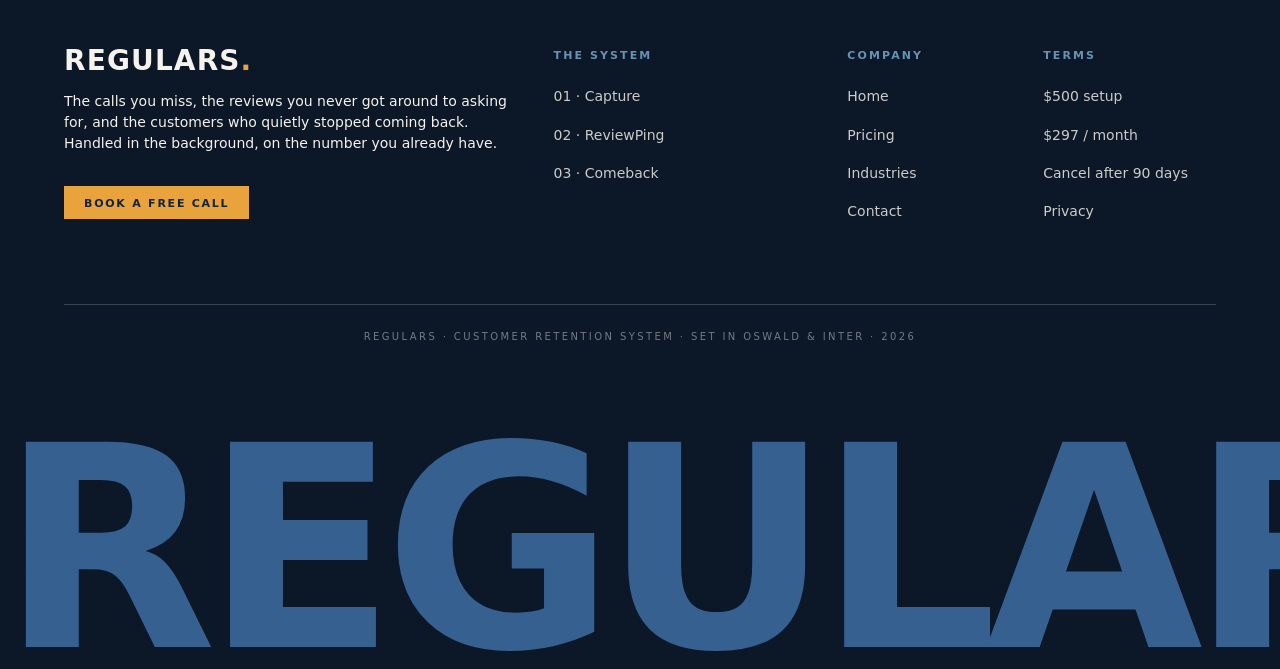
==== commit cc73ef5d: "Add files via upload" ====
--- a/index.html
+++ b/index.html
@@ -34,7 +34,7 @@
     <div class="rail-inner">
       <span class="rail-cell">Regulars &mdash; Customer Retention System</span>
       <span class="rail-cell rail-cell--mid">HVAC &middot; Dental &middot; Auto &middot; Salon &middot; Med Spa &middot; Plumbing &middot; Landscaping</span>
-      <span class="rail-cell rail-cell--end">$500 setup &middot; $249/mo &middot; No contract</span>
+      <span class="rail-cell rail-cell--end">No contract &middot; Keep your existing number</span>
     </div>
   </div>
   <div class="masthead">
@@ -67,7 +67,7 @@
       <a class="nav-panel__link" href="/reviewping.html" data-nav="/reviewping.html">ReviewPing<span>02</span></a>
       <a class="nav-panel__link" href="/comeback.html" data-nav="/comeback.html">Comeback<span>03</span></a>
       <span class="nav-panel__group">More</span>
-      <a class="nav-panel__link" href="/pricing.html" data-nav="/pricing.html">Pricing<span>$249/mo</span></a>
+      <a class="nav-panel__link" href="/pricing.html" data-nav="/pricing.html">Pricing<span>$297/mo</span></a>
       <a class="nav-panel__link" href="/industries.html" data-nav="/industries.html">Industries</a>
       <a class="nav-panel__link" href="/contact.html" data-nav="/contact.html">Contact</a>
       <a href="#booking-link" class="btn btn-amber btn--block js-booking nav-panel__cta">Book a Free Call</a>
@@ -101,7 +101,7 @@
             <div class="plate__row"><dt>Reply</dt><dd><em>~60 sec</em></dd></div>
             <div class="plate__row"><dt>Number</dt><dd>Keeps your existing line</dd></div>
             <div class="plate__row"><dt>Install</dt><dd>$500 one-time</dd></div>
-            <div class="plate__row"><dt>Service</dt><dd><em>$249</em> / month</dd></div>
+            <div class="plate__row"><dt>Service</dt><dd><em>$297</em> / month</dd></div>
             <div class="plate__row"><dt>Term</dt><dd>No contract after 90 days</dd></div>
           </dl>
           <div class="plate__foot">Data plate &middot; Regulars</div>
@@ -165,7 +165,52 @@
     </div>
   </section>
 
-  <!-- ── 04 · PILLAR 01 · CAPTURE ───────────────────────────── tint ── -->
+  <!-- ── 04 · THE EVIDENCE ──────────────────────────────────── navy ── -->
+  <section class="band band--navy" id="evidence">
+    <div class="grid">
+      <div class="cs-2 sp-5">
+        <div class="sechead">
+          <span class="sechead__id">02 <i>/</i> Evidence</span>
+          <span class="sechead__sheet">Sheet 01 of 07</span>
+          <h2 class="sechead__title">Don't take<br>our word for it</h2>
+          <p class="sechead__lede lede">We are new, so here is somebody else's research instead. Three findings, three universities, none of them ours.</p>
+        </div>
+      </div>
+
+      <div class="cs-2 sp-10 mt-10">
+        <div class="stats">
+          <div class="stat">
+            <span class="stat__fig">7&times;</span>
+            <span class="stat__label">Get back to them in an hour</span>
+            <span class="stat__note">Businesses that replied inside the hour won the job about seven times as often as ones that waited a single hour longer. Most took 42 hours.</span>
+          </div>
+          <div class="stat">
+            <span class="stat__fig">5&ndash;9%</span>
+            <span class="stat__label">Money, from one more star</span>
+            <span class="stat__note">Gain a star on your rating and takings went up 5 to 9 percent. Checked against real tax records, so it is cause and effect &mdash; not a hunch.</span>
+          </div>
+          <div class="stat">
+            <span class="stat__fig">30%</span>
+            <span class="stat__label">Profit, from losing fewer</span>
+            <span class="stat__note">An auto repair chain held on to 5 percent more of its customers. Its profits went up 30 percent.</span>
+          </div>
+        </div>
+      </div>
+
+      <div class="cs-2 sp-7 mt-9">
+        <p class="folio-slug"><span>Sources</span><span class="folio-slug__fill"></span><span>Independent research</span></p>
+        <div class="prose flow-sm mt-6">
+          <p class="t-small">Oldroyd, McElheran &amp; Elkington, &ldquo;The Short Life of Online Sales Leads&rdquo;, <em>Harvard Business Review</em>, March 2011 &mdash; an audit of 2,241 US companies. <a class="link" href="https://hbr.org/2011/03/the-short-life-of-online-sales-leads" target="_blank" rel="noopener">hbr.org</a></p>
+          <p class="t-small">Luca, &ldquo;Reviews, Reputation, and Revenue: The Case of Yelp.com&rdquo;, <em>Harvard Business School</em> &mdash; causal estimate using state tax records. <a class="link" href="https://www.hbs.edu/ris/Publication%20Files/12-016_a7e4a5a2-03f9-490d-b093-8f951238dba2.pdf" target="_blank" rel="noopener">hbs.edu</a></p>
+          <p class="t-small">Reichheld &amp; Sasser, &ldquo;Zero Defections: Quality Comes to Services&rdquo;, <em>Harvard Business Review</em>, 1990. <a class="link" href="https://hbr.org/1990/09/zero-defections-quality-comes-to-services" target="_blank" rel="noopener">hbr.org</a></p>
+        </div>
+        <p class="t-small t-muted mt-7 measure-wide"><strong>Why the star study looked at restaurants:</strong> their takings show up in public tax records, which is the only way researchers can prove a rating <em>caused</em> the money rather than just noticing the two moved together. The decision being measured is the same one your customers make &mdash; picking a local business off a phone screen, mostly on the stars. The other two studies are not restaurants at all: one covers 2,241 ordinary companies answering enquiries, the other an auto repair chain.</p>
+        <p class="t-small t-muted mt-5 measure-wide">None of this is Regulars' own results. We are new. These are other people's studies, and they are why we built the thing this way &mdash; not a promise about your shop.</p>
+      </div>
+    </div>
+  </section>
+
+  <!-- ── 05 · PILLAR 01 · CAPTURE ───────────────────────────── tint ── -->
   <section class="band band--tint" id="the-system">
     <div class="grid">
       <div class="cs-2 sp-10">
@@ -203,7 +248,9 @@
       <div class="pillar pillar--mirror cs-1 sp-12 has-numeral">
         <span class="numeral numeral--on-navy numeral-bleed-right" aria-hidden="true">02</span>
         <div class="pillar__inner grid">
-          <div class="cs-5 sp-6">
+          <!-- cols 3-7, not 5-10: the mirrored pillar right-aligns its copy,
+               so anything reaching past col 8 runs straight into the figure. -->
+          <div class="cs-3 sp-5">
             <span class="pillar__kicker">ReviewPing</span>
             <h3 class="pillar__title">The review you<br>never asked for</h3>
             <div class="pillar__body flow">
@@ -242,7 +289,7 @@
     <div class="grid">
       <div class="cs-2 sp-6">
         <div class="sechead">
-          <span class="sechead__id">02 <i>/</i> Getting started</span>
+          <span class="sechead__id">03 <i>/</i> Getting started</span>
           <span class="sechead__sheet">Sheet 01 of 07</span>
           <h2 class="sechead__title">Set up once.<br>Then forget it.</h2>
         </div>
@@ -283,7 +330,7 @@
     <div class="grid">
       <div class="cs-2 sp-4">
         <div class="sechead">
-          <span class="sechead__id">03 <i>/</i> Your numbers</span>
+          <span class="sechead__id">04 <i>/</i> Your numbers</span>
           <h2 class="sechead__title">What are the<br>missed ones<br>worth?</h2>
           <p class="sechead__lede lede">Put in your own figures. We have set the booking rate low on purpose.</p>
         </div>
@@ -328,12 +375,12 @@
     <div class="grid">
       <div class="cs-2 sp-5">
         <div class="sechead">
-          <span class="sechead__id">04 <i>/</i> Price</span>
+          <span class="sechead__id">05 <i>/</i> Price</span>
           <h2 class="sechead__title">One price.<br>No tiers.</h2>
         </div>
         <div class="price-figure mt-8">
           <span class="stick">
-            <i class="sym">$</i><i>2</i><i>4</i><i>9</i><i class="unit">/mo</i>
+            <i class="sym">$</i><i>2</i><i>9</i><i>7</i><i class="unit">/mo</i>
           </span>
         </div>
         <div class="rule-slab--amber mt-6"></div>
@@ -346,7 +393,7 @@
       <div class="cs-8 sp-4 self-end">
         <dl class="spec">
           <div class="spec-row"><dt>Setup</dt><span class="leader"></span><dd>$500 once</dd></div>
-          <div class="spec-row"><dt>Service</dt><span class="leader"></span><dd>$249/mo</dd></div>
+          <div class="spec-row"><dt>Service</dt><span class="leader"></span><dd>$297/mo</dd></div>
           <div class="spec-row"><dt>Capture</dt><span class="leader"></span><dd>Included</dd></div>
           <div class="spec-row"><dt>ReviewPing</dt><span class="leader"></span><dd>Included</dd></div>
           <div class="spec-row"><dt>Comeback</dt><span class="leader"></span><dd>Included</dd></div>
@@ -356,42 +403,35 @@
     </div>
   </section>
 
-  <!-- ── 10 · PROOF (placeholders) ──────────────────────────── tint ── -->
-  <section class="band band--tint band--tight">
-    <div class="grid">
-      <div class="cs-2 sp-6">
-        <div class="sechead">
-          <span class="sechead__id">05 <i>/</i> Proof</span>
-          <h2 class="sechead__title">Nothing here<br>yet &mdash; on purpose</h2>
-          <p class="sechead__lede lede">Regulars is new. Rather than borrow someone else's numbers, these slots stay empty until real owners fill them.</p>
-        </div>
-      </div>
-      <div class="cs-2 sp-10 mt-9">
-        <div class="quotes">
-          <blockquote class="quote quote--stripe">
-            <span class="quote__placeholder">Placeholder &mdash; replace with a real customer quote</span>
-            <p class="quote__text">[testimonial placeholder]</p>
-            <span class="quote__by">[Owner name]</span>
-            <span class="quote__trade">[Trade &middot; City]</span>
-          </blockquote>
-          <blockquote class="quote">
-            <span class="quote__placeholder">Placeholder &mdash; replace with a real customer quote</span>
-            <p class="quote__text">[testimonial placeholder]</p>
-            <span class="quote__by">[Owner name]</span>
-            <span class="quote__trade">[Trade &middot; City]</span>
-          </blockquote>
-          <blockquote class="quote">
-            <span class="quote__placeholder">Placeholder &mdash; replace with a real customer quote</span>
-            <p class="quote__text">[testimonial placeholder]</p>
-            <span class="quote__by">[Owner name]</span>
-            <span class="quote__trade">[Trade &middot; City]</span>
-          </blockquote>
-        </div>
-      </div>
-    </div>
-  </section>
-
-  <!-- ── 11 · FINAL CTA ─────────────────────────────────── painted ── -->
+  <!--
+    PROOF SECTION REMOVED (deliberately, not lost).
+    An empty testimonial rack on the highest-traffic page draws attention to the
+    absence. When you have two or three real quotes, paste this block back in
+    right here and fill it — the .quotes / .quote markup still exists in the
+    stylesheet and is documented in DESIGN-SYSTEM.md § 22.
+
+    <section class="band band--tint band--tight">
+      <div class="grid">
+        <div class="cs-2 sp-6">
+          <div class="sechead">
+            <span class="sechead__id">05 <i>/</i> Proof</span>
+            <h2 class="sechead__title">What owners<br>are saying</h2>
+          </div>
+        </div>
+        <div class="cs-2 sp-10 mt-9">
+          <div class="quotes">
+            <blockquote class="quote quote--stripe">
+              <p class="quote__text">Real quote goes here.</p>
+              <span class="quote__by">Owner name</span>
+              <span class="quote__trade">Trade &middot; City</span>
+            </blockquote>
+          </div>
+        </div>
+      </div>
+    </section>
+  -->
+
+  <!-- ── 10 · FINAL CTA ─────────────────────────────────── painted ── -->
   <section class="band band--painted band--sheared">
     <span class="stripe" aria-hidden="true"></span>
     <span class="keyline" aria-hidden="true"></span>
@@ -438,7 +478,7 @@
       <span class="foot-head">Terms</span>
       <ul class="foot-list">
         <li><a href="/pricing.html">$500 setup</a></li>
-        <li><a href="/pricing.html">$249 / month</a></li>
+        <li><a href="/pricing.html">$297 / month</a></li>
         <li><a href="/pricing.html">Cancel after 90 days</a></li>
         <li><a href="/privacy.html">Privacy</a></li>
       </ul>
--- a/assets/styles.css
+++ b/assets/styles.css
@@ -0,0 +1,2109 @@
+/* ==========================================================================
+   REGULARS — "THE PRESS SHOP"
+   Complete stylesheet. One file for the whole site.
+   --------------------------------------------------------------------------
+   Governing idea: the site is SET, not designed. Ink laid on stock, locked to
+   a grid. Every element is either TYPE, a RULE, or a MARK. There is no fourth
+   category — no cards, no panels, no containers with soft backgrounds.
+   Structure is made of lines and empty space.
+
+   TABLE OF CONTENTS
+   00 · Tokens
+   01 · Reset
+   02 · Substrate (paper texture, baseline grid, column ghost)
+   03 · Type scale
+   04 · Signature type devices (overprint, numerals, ghost word, stick)
+   05 · Grid + layout utilities
+   06 · Bands (section shells)
+   07 · Rule vocabulary
+   08 · Section headers, folios, spines, corner ticks
+   09 · Buttons + links
+   10 · Icons
+   11 · Data plate
+   12 · Spec rows + dot leaders + tables
+   13 · Stats, status strip, dimension line
+   14 · Pillars
+   15 · Steps / process
+   16 · Pricing docket + stamp + perforation
+   17 · Directory list / trade index
+   18 · FAQ accordion
+   19 · Forms + validation
+   20 · Calculator
+   21 · Testimonial blocks
+   22 · Header + navigation
+   23 · Footer
+   24 · Motion, reveals, focus, print
+   ========================================================================== */
+
+
+/* ==========================================================================
+   00 · TOKENS
+   ========================================================================== */
+
+:root{
+  /* ---- ink -------------------------------------------------------------- */
+  --navy:        #12233D;   /* the ink. body text on paper, primary ground */
+  --navy-deep:   #0C1728;   /* footer, second pass, band-in-band */
+  --navy-lift:   #1B3253;   /* rules + cropped mark inside dark grounds */
+  --steel:       #2C5F7C;   /* second plate: sub-labels, diagram strokes */
+  --steel-lift:  #6693B1;   /* secondary text ON dark only. 4.77:1 on --navy,
+                               5.48:1 on --navy-deep — both clear AA at small
+                               sizes. Was #4A7E9B, which measured 3.56:1 and
+                               failed every 10–11px label on a dark band. */
+  --amber:       #E8A33D;   /* THE accent */
+  --amber-deep:  #C9862A;   /* pressed state, stamp stroke, error rule */
+  --paper:       #F6F3EC;   /* the stock */
+  --paper-2:     #EFEAE0;   /* alternate register */
+  --paper-3:     #E4DED1;   /* solid hairline where alpha won't hold */
+
+  --hair:        rgba(18,35,61,.18);
+  --hair-strong: rgba(18,35,61,.34);
+  --hair-dark:   rgba(246,243,236,.20);
+  --hair-dark-strong: rgba(246,243,236,.38);
+
+  /* ---- families --------------------------------------------------------- */
+  --sans: "Inter", system-ui, -apple-system, "Segoe UI", Roboto, sans-serif;
+  --cond: "Oswald", "Arial Narrow", "Haettenschweiler", var(--sans);
+
+  /* ---- size scale (perfect fourth at desktop, ~1.2 at mobile) ----------- */
+  --f-micro:   0.625rem;    /* 10px — folio, colophon */
+  --f-label:   0.6875rem;   /* 11px — eyebrow, small caps */
+  --f-label-2: 0.8125rem;   /* 13px — stencilled label, buttons */
+  --f-small:   clamp(0.8125rem, 0.79rem + 0.12vw, 0.875rem);
+  --f-body:    clamp(1rem, 0.955rem + 0.2vw, 1.0625rem);
+  --f-lede:    clamp(1.125rem, 1.02rem + 0.46vw, 1.4375rem);
+  --f-h4:      clamp(1.0625rem, 1.01rem + 0.24vw, 1.1875rem);
+  --f-h3:      clamp(1.375rem, 1.14rem + 1.05vw, 2.125rem);
+  --f-h2:      clamp(2rem, 1.35rem + 2.9vw, 4rem);
+  --f-h1:      clamp(2.75rem, 1.55rem + 5.4vw, 6.75rem);
+  --f-display: clamp(3.25rem, 1.1rem + 10.4vw, 10.5rem);
+  --f-numeral: clamp(6rem, 2.4rem + 16vw, 17rem);
+
+  /* ---- space (8px base, 4px half-step for optical corrections) ---------- */
+  --s1:4px;   --s2:8px;   --s3:12px;  --s4:16px;  --s5:24px;  --s6:32px;
+  --s7:40px;  --s8:56px;  --s9:80px;  --s10:112px; --s11:160px; --s12:224px;
+
+  --baseline: 32px;
+
+  /* ---- band rhythm (deliberately unequal) ------------------------------- */
+  --band-pad:       clamp(72px, 9vw, 144px);
+  --band-pad-dark:  clamp(96px, 11vw, 184px);
+  --band-pad-tight: clamp(40px, 5vw, 72px);
+  --band-pad-strip: var(--s5);
+
+  /* ---- measure + grid --------------------------------------------------- */
+  --maxw:   1400px;
+  --margin: clamp(20px, 5vw, 72px);
+  --gutter: clamp(16px, 1.8vw, 28px);
+
+  /* ---- motion ----------------------------------------------------------- */
+  --ease:   cubic-bezier(.2, 0, 0, 1);
+  --t-fast: 120ms;
+  --t:      140ms;
+  --t-slow: 180ms;
+
+  /* ---- component-local defaults ----------------------------------------- */
+  --rule-color: var(--hair);
+  --head-h: 96px;           /* rail + masthead, recalculated below 1000px */
+}
+
+/* Every dark ground re-points the hairline token so components need no
+   dark-mode variants of their own. Set it once, inherit everywhere. */
+.on-dark,
+.band--navy,
+.band--navy-deep,
+.band--steel,
+.band--painted{
+  --rule-color: var(--hair-dark);
+  /* Re-point --steel the same way. Steel on navy is 2.0:1 — the stylesheet's
+     own banned combination — and roughly thirty components set
+     `color:var(--steel)` while only some carried a hand-written .on-dark
+     override. Re-pointing the token fixes every one of them, including the
+     ones nobody remembered to override (table captions, calculator labels). */
+  --steel: var(--steel-lift);
+}
+
+
+/* ==========================================================================
+   01 · RESET
+   ========================================================================== */
+
+*,*::before,*::after{ box-sizing:border-box; border-radius:0; }
+/* ^ Statement of intent: nothing on this site is rounded. */
+
+html{
+  -webkit-text-size-adjust:100%;
+  font-size:100%;
+  scroll-behavior:smooth;
+  scroll-padding-top:calc(var(--head-h) + 24px);
+}
+
+body{
+  margin:0;
+  min-height:100%;
+  background-color:var(--paper);
+  color:var(--navy);
+  font-family:var(--sans);
+  font-size:var(--f-body);
+  line-height:1.65;
+  font-variant-numeric:lining-nums;
+  -webkit-font-smoothing:antialiased;
+  -moz-osx-font-smoothing:grayscale;
+  overflow-x:hidden;
+}
+
+h1,h2,h3,h4,h5,h6,p,figure,blockquote,dl,dd,ul,ol{ margin:0; }
+ul,ol{ padding:0; list-style:none; }
+img,svg,video{ display:block; max-width:100%; }
+img{ height:auto; }
+button,input,select,textarea{ font:inherit; color:inherit; }
+button{ background:none; border:0; padding:0; cursor:pointer; }
+a{ color:inherit; }
+table{ border-collapse:collapse; width:100%; }
+hr{ border:0; margin:0; }
+::selection{ background:var(--amber); color:var(--navy); }
+
+.sr-only{
+  position:absolute!important; width:1px; height:1px; padding:0; margin:-1px;
+  overflow:hidden; clip:rect(0 0 0 0); clip-path:inset(50%); white-space:nowrap;
+}
+
+.skip-link{
+  position:absolute; left:var(--s4); top:-100px; z-index:200;
+  background:var(--navy); color:var(--paper);
+  padding:12px 18px; font-size:var(--f-label); font-weight:600;
+  letter-spacing:.19em; text-transform:uppercase; text-decoration:none;
+  transition:top var(--t) var(--ease);
+}
+.skip-link:focus-visible{ top:var(--s4); }
+
+
+/* ==========================================================================
+   02 · SUBSTRATE — the stock every page is printed on
+   Two fixed layers below all content: fibre noise + laid-paper tooth.
+   No network requests; the turbulence is an inline data URI.
+   ========================================================================== */
+
+body::before,
+body::after{
+  content:""; position:fixed; inset:0; z-index:0; pointer-events:none;
+}
+body::before{
+  background-image:url("data:image/svg+xml,%3Csvg xmlns='http://www.w3.org/2000/svg' width='180' height='180'%3E%3Cfilter id='n'%3E%3CfeTurbulence type='fractalNoise' baseFrequency='0.82' numOctaves='3' stitchTiles='stitch'/%3E%3CfeColorMatrix type='saturate' values='0'/%3E%3C/filter%3E%3Crect width='180' height='180' filter='url(%23n)'/%3E%3C/svg%3E");
+  background-size:180px 180px;
+  opacity:.055;
+  mix-blend-mode:multiply;
+}
+body::after{
+  background-image:repeating-linear-gradient(90deg,
+    rgba(18,35,61,.028) 0 1px, transparent 1px 3px);
+}
+
+/* All real content sits above the stock. */
+.site-head,
+main,
+.site-foot{ position:relative; z-index:1; }
+
+/* --- ghosted baseline grid, opt-in per band ------------------------------ */
+.baseline-grid{ position:relative; }
+.baseline-grid > *{ position:relative; z-index:1; }
+.baseline-grid::after{
+  content:""; position:absolute; inset:0; z-index:0; pointer-events:none;
+  background-image:repeating-linear-gradient(to bottom,
+    var(--rule-color) 0 1px, transparent 1px var(--baseline));
+  opacity:.45;
+  -webkit-mask-image:linear-gradient(to bottom,#000 0 48%, transparent 88%);
+          mask-image:linear-gradient(to bottom,#000 0 48%, transparent 88%);
+}
+
+/* --- twelve-column ghost, hero only -------------------------------------- */
+.colghost{
+  position:absolute; inset:0; z-index:0; pointer-events:none;
+  display:grid;
+  grid-template-columns:repeat(12,minmax(0,1fr));
+  column-gap:var(--gutter);
+  width:min(100% - (var(--margin) * 2), var(--maxw));
+  left:50%; transform:translateX(-50%);
+  opacity:.5;
+  -webkit-mask-image:linear-gradient(to bottom,#000 0 55%, transparent 92%);
+          mask-image:linear-gradient(to bottom,#000 0 55%, transparent 92%);
+}
+.colghost i{ display:block; border-left:1px solid var(--rule-color); }
+.colghost i:last-child{ border-right:1px solid var(--rule-color); }
+@media (max-width:900px){ .colghost{ display:none; } }
+
+
+/* ==========================================================================
+   03 · TYPE SCALE
+   Oswald is ALWAYS uppercase. If it wants mixed case it should be Inter.
+   Nothing below 10px. No justification. Ragged right, always.
+   ========================================================================== */
+
+h1,h2,h3,.cond,.t-display{
+  font-family:var(--cond);
+  text-transform:uppercase;
+  font-variant-numeric:lining-nums tabular-nums;
+  text-wrap:pretty;
+  hyphens:none;
+}
+
+.t-display{
+  font-size:var(--f-display);
+  font-weight:600;
+  line-height:.84;
+  letter-spacing:-.022em;
+}
+
+h1,.t-h1{
+  font-size:var(--f-h1); font-weight:600;
+  line-height:.88; letter-spacing:-.018em;
+}
+h2,.t-h2{
+  font-size:var(--f-h2); font-weight:500;
+  line-height:.94; letter-spacing:-.012em;
+}
+h3,.t-h3{
+  font-size:var(--f-h3); font-weight:500;
+  line-height:1.06; letter-spacing:-.004em;
+}
+h4,.t-h4{
+  font-family:var(--sans); font-size:var(--f-h4); font-weight:600;
+  line-height:1.35; letter-spacing:-.006em; text-transform:none;
+}
+
+p{ font-size:var(--f-body); line-height:1.65; max-width:62ch; }
+p + p{ margin-top:var(--s5); }
+
+.lede{
+  font-size:var(--f-lede); font-weight:400;
+  line-height:1.48; letter-spacing:-.011em;
+  max-width:40ch;
+}
+.t-small{ font-size:var(--f-small); line-height:1.5; max-width:56ch; }
+.t-muted{ color:var(--steel); }
+.on-dark .t-muted,
+.band--navy .t-muted,
+.band--navy-deep .t-muted,
+.band--steel .t-muted,
+.band--painted .t-muted{ color:var(--steel-lift); }
+
+/* Narrow editorial measure — the magazine tell. Prefer this over 62ch. */
+.measure{ max-width:42ch; }
+.measure-tight{ max-width:34ch; }
+.measure-wide{ max-width:58ch; }
+
+/* --- the stencilled label voice ------------------------------------------ */
+.eyebrow,
+.label{
+  font-family:var(--sans);
+  font-size:var(--f-label); font-weight:600;
+  text-transform:uppercase; letter-spacing:.19em; line-height:1;
+  color:var(--steel);
+  display:inline-block;
+}
+.on-dark .eyebrow, .band--navy .eyebrow, .band--navy-deep .eyebrow,
+.band--steel .eyebrow, .band--painted .eyebrow,
+.on-dark .label, .band--navy .label, .band--navy-deep .label,
+.band--steel .label, .band--painted .label{ color:var(--steel-lift); }
+
+.label-lg{
+  font-family:var(--sans);
+  font-size:var(--f-label-2); font-weight:600;
+  text-transform:uppercase; letter-spacing:.16em; line-height:1.2;
+}
+
+.folio{
+  font-family:var(--sans);
+  font-size:var(--f-micro); font-weight:500;
+  text-transform:uppercase; letter-spacing:.24em; line-height:1;
+  color:var(--steel);
+}
+.on-dark .folio, .band--navy .folio, .band--navy-deep .folio,
+.band--steel .folio, .band--painted .folio{ color:var(--steel-lift); }
+
+/* Every figure on the site: tabular, lining, slashed zero. */
+.tnum,
+table, .plate, .spec, .stat__fig, .stick, .calc{
+  font-variant-numeric:tabular-nums lining-nums slashed-zero;
+  font-feature-settings:"tnum" 1,"zero" 1;
+}
+
+/* The amber full stop. One glyph. First accent the visitor meets. */
+.stop{ color:var(--amber); }
+
+
+/* ==========================================================================
+   04 · SIGNATURE TYPE DEVICES
+   ========================================================================== */
+
+/* --- 4.1 misregistration overprint --------------------------------------
+   A second ink pass that didn't quite line up. Offset is locked in PIXELS,
+   not em: registration error on a press is a physical constant. Scaling it
+   with font-size would read as a CSS trick instead of a press artefact.
+   Use on the hero display and ONE statement band. Never more. ------------- */
+.overprint{
+  position:relative;
+  isolation:isolate;            /* so the -1 layer sits above the band ground */
+  display:block;
+}
+.overprint::before{
+  content:attr(data-ink);
+  position:absolute; left:-2px; top:2px; z-index:-1;
+  color:var(--steel); opacity:.22;
+  white-space:pre-wrap;
+  pointer-events:none; user-select:none;
+  transition:transform 160ms var(--ease);
+}
+.on-dark .overprint::before,
+.band--navy .overprint::before,
+.band--navy-deep .overprint::before,
+.band--painted .overprint::before{ color:var(--amber); opacity:.14; }
+
+@media (hover:hover) and (prefers-reduced-motion:no-preference){
+  .overprint:hover::before{ transform:translate(3px,-3px); }
+}
+
+/* --- 4.2 stroked numerals ------------------------------------------------ */
+.numeral{
+  display:block;
+  font-family:var(--cond); font-weight:700;
+  font-size:var(--f-numeral); line-height:.72; letter-spacing:-.035em;
+  font-variant-numeric:tabular-nums lining-nums;
+  color:transparent;
+  -webkit-text-stroke:1.5px var(--navy);
+  paint-order:stroke fill;
+  user-select:none; pointer-events:none;
+  /* The painted glyph is BIGGER than the layout box, for two reasons: the
+     stroke is drawn centred on the outline so half of it sits outside, and
+     letter-spacing:-.035em pulls the box's right edge in past the final
+     glyph's ink. Inside a parent with overflow:hidden that difference is
+     silently sliced off. This padding buys the ink room inside its own box,
+     so the figure is never clipped no matter which edge it is pinned to.
+     Do not remove it and do not set the offsets below to negative values. */
+  padding:.10em .11em;
+  box-sizing:content-box;
+}
+@supports not (-webkit-text-stroke:1px #000){
+  .numeral{ color:rgba(18,35,61,.15); }
+}
+.numeral--on-navy{ -webkit-text-stroke-color:var(--steel-lift); }
+@supports not (-webkit-text-stroke:1px #000){
+  .numeral--on-navy{ color:rgba(246,243,236,.14); }
+}
+.numeral--amber{ -webkit-text-stroke-color:var(--amber); }  /* once per page */
+.numeral--solid{ color:var(--navy); -webkit-text-stroke:0; }
+
+@media (min-width:1100px){ .numeral{ -webkit-text-stroke-width:2.5px; } }
+@media (max-width:620px){ .numeral{ -webkit-text-stroke-width:1.5px; } }
+
+/* Between 901 and 1199 the 12-column grid is still on but the columns are
+   narrow, so a figure sized off 16vw grows wide enough to reach into the copy.
+   Scale it back through that band only. */
+@media (min-width:901px) and (max-width:1199px){
+  .numeral{ font-size:clamp(5rem, 1rem + 11vw, 9rem); }
+}
+
+/* numerals bleed off the container edge and sit BEHIND their content */
+.numeral-bleed-left,
+.numeral-bleed-right,
+.numeral-bleed-bottom{ position:absolute; z-index:0; }
+/* Sit flush to the container edge rather than past it. The parent .pillar is
+   overflow:hidden, so a negative offset here silently amputates the figure. */
+.numeral-bleed-left  { left:0; top:0; }
+.numeral-bleed-right { right:0; bottom:0; }
+
+/* Inside .pillar the parent is overflow:hidden, so pin the figure OFF the edge
+   rather than trusting the padding alone to absorb the stroke. The right-hand
+   variant also lifts clear of the bottom, where a mirrored pillar's
+   right-aligned copy ends up sitting. */
+.pillar .numeral-bleed-left  { left:var(--s4); top:var(--s5); }
+.pillar .numeral-bleed-right { right:var(--s4); bottom:var(--s8); }
+
+/* Below 901px the cs-/sp- column classes stop applying, so the copy goes
+   full-width — and an absolutely positioned figure lands straight on top of
+   it. Drop them back into the flow, where they read as a chapter number
+   above the text instead of a smear behind it. */
+@media (max-width:900px){
+  .pillar .numeral-bleed-left,
+  .pillar .numeral-bleed-right,
+  .pillar .numeral-bleed-bottom{
+    position:static;
+    margin-bottom:var(--s4);
+  }
+}
+.numeral-bleed-bottom{ left:0; bottom:-.30em; }
+.has-numeral{ position:relative; }
+.has-numeral > :not(.numeral){ position:relative; z-index:1; }
+
+/* --- 4.3 ghost lettering — the faded wall ad under the new one ----------- */
+.ghost-word{
+  position:absolute; z-index:0; pointer-events:none; user-select:none;
+  font-family:var(--cond); font-weight:700; text-transform:uppercase;
+  font-size:18vw; line-height:.72; letter-spacing:-.04em;
+  color:rgba(18,35,61,.055);
+  white-space:nowrap;
+}
+.on-dark .ghost-word,
+.band--navy .ghost-word,
+.band--navy-deep .ghost-word,
+.band--painted .ghost-word{ color:rgba(246,243,236,.05); }
+
+/* --- 4.4 the composing stick — figures set as individual metal sorts ----- */
+.stick{
+  display:inline-flex; align-items:stretch;
+  border:1px solid var(--rule-color);
+}
+.stick i{
+  font-family:var(--cond); font-weight:600; font-style:normal;
+  font-size:var(--f-h1); line-height:1;
+  padding:.16em .09em .07em;
+  border-right:1px solid var(--rule-color);
+  text-align:center; min-width:.62em;
+}
+.stick i:last-child{ border-right:0; }
+.stick i.sym{
+  font-size:.5em; align-self:flex-start; padding-top:.44em;
+  color:var(--steel); min-width:auto; padding-inline:.32em;
+}
+.stick i.unit{
+  font-family:var(--sans); font-size:var(--f-label); font-weight:600;
+  letter-spacing:.19em; align-self:flex-end; padding-bottom:.85em;
+  color:var(--steel); min-width:auto; padding-inline:.9em;
+}
+.on-dark .stick i.sym, .band--navy .stick i.sym,
+.on-dark .stick i.unit, .band--navy .stick i.unit{ color:var(--steel-lift); }
+.stick--sm i{ font-size:var(--f-h3); }
+
+/* --- 4.5 fitted lettering: each line sized to fill the same measure ------
+   Set --fit per line (in vw) so a 4-character word and an 11-character word
+   optically fill the same panel width. The sign writer's fit. ------------- */
+.fitline{
+  display:block;
+  font-family:var(--cond); font-weight:600; text-transform:uppercase;
+  font-size:var(--fit, 10vw);
+  line-height:.8; letter-spacing:-.035em;
+}
+
+
+/* ==========================================================================
+   05 · GRID + LAYOUT UTILITIES
+   12 columns at ≥901px · 8 at 601–900 · 4 at ≤600.
+   DOCTRINE: body copy never starts at column 1. Rotate placements so no two
+   adjacent sections share a footprint.
+   ========================================================================== */
+
+.grid{
+  display:grid;
+  grid-template-columns:repeat(12,minmax(0,1fr));
+  column-gap:var(--gutter);
+  width:min(100% - (var(--margin) * 2), var(--maxw));
+  margin-inline:auto;
+}
+.grid > *{ min-width:0; grid-column:1 / -1; }
+
+@media (max-width:900px){
+  .grid{ grid-template-columns:repeat(8,minmax(0,1fr)); }
+}
+@media (max-width:600px){
+  .grid{ grid-template-columns:repeat(4,minmax(0,1fr)); }
+}
+
+/* column-start / span utilities — desktop */
+@media (min-width:901px){
+  .cs-1{grid-column-start:1}   .cs-2{grid-column-start:2}
+  .cs-3{grid-column-start:3}   .cs-4{grid-column-start:4}
+  .cs-5{grid-column-start:5}   .cs-6{grid-column-start:6}
+  .cs-7{grid-column-start:7}   .cs-8{grid-column-start:8}
+  .cs-9{grid-column-start:9}   .cs-10{grid-column-start:10}
+  .cs-11{grid-column-start:11} .cs-12{grid-column-start:12}
+  .sp-1{grid-column-end:span 1}   .sp-2{grid-column-end:span 2}
+  .sp-3{grid-column-end:span 3}   .sp-4{grid-column-end:span 4}
+  .sp-5{grid-column-end:span 5}   .sp-6{grid-column-end:span 6}
+  .sp-7{grid-column-end:span 7}   .sp-8{grid-column-end:span 8}
+  .sp-9{grid-column-end:span 9}   .sp-10{grid-column-end:span 10}
+  .sp-11{grid-column-end:span 11} .sp-12{grid-column-end:span 12}
+  .row-1{grid-row:1} .row-2{grid-row:2}
+}
+/* tablet overrides — 8 columns */
+@media (min-width:601px) and (max-width:900px){
+  .t-cs-1{grid-column-start:1} .t-cs-2{grid-column-start:2}
+  .t-cs-3{grid-column-start:3} .t-cs-4{grid-column-start:4}
+  .t-cs-5{grid-column-start:5} .t-cs-6{grid-column-start:6}
+  .t-cs-7{grid-column-start:7} .t-cs-8{grid-column-start:8}
+  .t-sp-1{grid-column-end:span 1} .t-sp-2{grid-column-end:span 2}
+  .t-sp-3{grid-column-end:span 3} .t-sp-4{grid-column-end:span 4}
+  .t-sp-5{grid-column-end:span 5} .t-sp-6{grid-column-end:span 6}
+  .t-sp-7{grid-column-end:span 7} .t-sp-8{grid-column-end:span 8}
+}
+
+/* escape hatch: full-bleed inside a .grid child */
+.bleed{ width:100vw; margin-left:calc(50% - 50vw); }
+/* bleed one side only */
+.bleed-left { margin-left:calc(50% - 50vw); padding-left:calc(50vw - 50%); }
+.bleed-right{ margin-right:calc(50% - 50vw); }
+
+/* vertical flow */
+.flow > * + *{ margin-top:var(--s5); }
+.flow-lg > * + *{ margin-top:var(--s7); }
+.flow-sm > * + *{ margin-top:var(--s3); }
+.stack{ display:flex; flex-direction:column; gap:var(--s5); align-items:flex-start; }
+.stack-lg{ display:flex; flex-direction:column; gap:var(--s8); align-items:flex-start; }
+.cluster{ display:flex; flex-wrap:wrap; gap:var(--s5); align-items:center; }
+.between{ display:flex; flex-wrap:wrap; gap:var(--s5);
+          align-items:baseline; justify-content:space-between; }
+.push-down{ margin-top:auto; }
+.self-end{ align-self:end; }
+.self-bottom{ align-self:flex-end; }
+
+/* spacing helpers — used sparingly; band padding does most of the work */
+.mt-2{margin-top:var(--s2)} .mt-3{margin-top:var(--s3)}
+.mt-4{margin-top:var(--s4)} .mt-5{margin-top:var(--s5)}
+.mt-6{margin-top:var(--s6)} .mt-7{margin-top:var(--s7)}
+.mt-8{margin-top:var(--s8)} .mt-9{margin-top:var(--s9)}
+.mt-10{margin-top:var(--s10)}
+.mb-4{margin-bottom:var(--s4)} .mb-6{margin-bottom:var(--s6)}
+.mb-8{margin-bottom:var(--s8)} .mb-9{margin-bottom:var(--s9)}
+
+.text-right{ text-align:right; }
+.nowrap{ white-space:nowrap; }
+.u-hide-sm{ display:initial; }
+@media (max-width:900px){ .u-hide-sm{ display:none!important; } }
+.u-hide-lg{ display:none; }
+@media (max-width:900px){ .u-hide-lg{ display:initial; } }
+.u-relative{ position:relative; }
+.u-clip{ overflow:hidden; }
+
+
+/* ==========================================================================
+   06 · BANDS — the section shells
+   Grounds alternate. No two adjacent sections share a ground or a rhythm.
+   ========================================================================== */
+
+.band{
+  position:relative;
+  padding-block:var(--band-pad);
+}
+.band > .grid{ position:relative; z-index:1; }
+
+.band--paper { background:transparent; }               /* the stock shows through */
+.band--tint  { background:var(--paper-2); }
+.band--navy  { background:var(--navy);      color:var(--paper); }
+.band--navy-deep{ background:var(--navy-deep); color:var(--paper); }
+.band--steel { background:var(--steel);     color:var(--paper); }
+
+.band--navy, .band--navy-deep, .band--steel, .band--painted{
+  padding-block:var(--band-pad-dark);       /* ink needs air */
+}
+.band--tight{ padding-block:var(--band-pad-tight); }
+.band--strip{ padding-block:var(--band-pad-strip); }
+.band--anchor{ padding-block:clamp(112px, 15vw, 240px); }
+
+/* local grain for bands that set their own ground */
+.band--tint::before,
+.band--navy::before,
+.band--navy-deep::before,
+.band--steel::before,
+.band--painted::before{
+  content:""; position:absolute; inset:0; z-index:0; pointer-events:none;
+  background-image:url("data:image/svg+xml,%3Csvg xmlns='http://www.w3.org/2000/svg' width='200' height='200'%3E%3Cfilter id='n'%3E%3CfeTurbulence type='fractalNoise' baseFrequency='.86' numOctaves='4' stitchTiles='stitch'/%3E%3C/filter%3E%3Crect width='200' height='200' filter='url(%23n)'/%3E%3C/svg%3E");
+  opacity:.05; mix-blend-mode:multiply;
+}
+.band--navy::before,
+.band--navy-deep::before,
+.band--steel::before,
+.band--painted::before{ opacity:.07; mix-blend-mode:overlay; }
+
+/* dark bands carry a 24px drafting grid under the grain */
+.band--drafting{
+  background-image:
+    repeating-linear-gradient(0deg,  rgba(246,243,236,.045) 0 1px, transparent 1px 24px),
+    repeating-linear-gradient(90deg, rgba(246,243,236,.045) 0 1px, transparent 1px 24px);
+}
+
+/* a plate change, not a colour block: hairline at the top edge of dark bands */
+.band--navy::after,
+.band--navy-deep::after,
+.band--steel::after{
+  content:""; position:absolute; inset:0 0 auto 0; height:1px;
+  background:var(--hair-dark); z-index:2; pointer-events:none;
+}
+
+/* --- 6.1 THE PAINTED BAND ------------------------------------------------
+   Navy panel, a 6px amber stripe along the top that STOPS SHORT of the right
+   gutter — where the painter lifted the brush — and an inset hairline keyline
+   open on the right so it reads as painted, not boxed. --------------------- */
+.band--painted{
+  background:var(--navy); color:var(--paper);
+  overflow:hidden;
+}
+.band--painted > .stripe{
+  position:absolute; inset-block-start:0; inset-inline:0 18%;
+  block-size:6px; background:var(--amber); z-index:3;
+}
+.band--painted > .keyline{
+  position:absolute; inset:12px 0 12px 12px;
+  border:1px solid var(--hair-dark); border-inline-end:0;
+  pointer-events:none; z-index:2;
+}
+/* sheared bottom edge — once per page, maximum */
+.band--sheared{
+  clip-path:polygon(0 0, 100% 0, 100% calc(100% - 3.2vw), 0 100%);
+  padding-block-end:calc(var(--band-pad-dark) + 3.2vw);
+}
+
+/* --- 6.2 corner ticks: crop marks on the content box --------------------- */
+.corner-ticks{ position:relative; }
+.corner-ticks::before,
+.corner-ticks::after{
+  content:""; position:absolute; inset:0; pointer-events:none; z-index:2;
+  background-image:
+    linear-gradient(var(--rule-color),var(--rule-color)),
+    linear-gradient(var(--rule-color),var(--rule-color));
+  background-repeat:no-repeat;
+}
+.corner-ticks::before{                 /* top-left + top-right */
+  background-size:16px 1px, 1px 16px;
+  background-position:0 0, 0 0;
+}
+.corner-ticks::after{                  /* bottom-right */
+  background-size:16px 1px, 1px 16px;
+  background-position:100% 100%, 100% 100%;
+}
+
+
+/* ==========================================================================
+   07 · RULE VOCABULARY
+   Four rules and no others. Using the wrong weight is a bug.
+   NO rule is ever centred with space on both sides.
+   ========================================================================== */
+
+.rule-hair{ height:1px; background:var(--rule-color); }
+.rule-2{
+  height:2px; background:currentColor;
+  width:100%;
+}
+.rule-slab{ height:5px; background:currentColor; }
+.rule-slab--amber{ height:5px; background:var(--amber); }  /* once per page */
+.rule-vert{ width:1px; align-self:stretch; background:var(--rule-color); }
+
+/* a 2px underscore sized to the heading's own text width, never longer */
+.rule-under{
+  display:inline-block; width:auto;
+  border-bottom:2px solid currentColor;
+  padding-bottom:var(--s3);
+}
+
+/* THE HAZARD RULE — the single loudest transition on a page. Once. Never twice. */
+.rule-hazard{
+  height:6px;
+  background:repeating-linear-gradient(135deg,
+    var(--amber) 0 9px, var(--navy) 9px 18px);
+}
+
+/* the hand rule — a brushed line, square ends. <svg class="hand-rule"> */
+.hand-rule{ display:block; width:100%; height:8px; color:var(--rule-color); }
+.hand-rule path{ vector-effect:non-scaling-stroke; }
+
+/* registration mark helper */
+.regmark{ color:var(--rule-color); }
+.regmark--ghost{ color:var(--navy); opacity:.07; }
+
+
+/* ==========================================================================
+   08 · SECTION HEADERS, FOLIOS, SPINES
+   Every section opens the same way; what sits UNDER it changes shape
+   every single time. That is what keeps it from getting old.
+   ========================================================================== */
+
+.sechead{
+  display:grid;
+  grid-template-columns:auto 1fr auto;
+  align-items:end; column-gap:var(--s6);
+  border-top:5px solid currentColor;
+  padding-top:var(--s3);
+  margin-bottom:clamp(32px,4vw,var(--s9));
+}
+.sechead__id{
+  font-family:var(--sans); font-size:var(--f-label); font-weight:600;
+  letter-spacing:.2em; text-transform:uppercase; line-height:1;
+  padding-bottom:.55em; white-space:nowrap;
+}
+.sechead__id i{                     /* the slash — one of the amber slots */
+  font-style:normal; color:var(--amber); padding-inline:.5em; font-weight:400;
+}
+.sechead__sheet{
+  grid-column:3;
+  font-family:var(--sans); font-size:var(--f-label); font-weight:500;
+  letter-spacing:.16em; text-transform:uppercase; line-height:1;
+  opacity:.5; padding-bottom:.55em; text-align:right;
+}
+.sechead__title{
+  grid-column:1 / -1; margin-top:var(--s4);
+  font-family:var(--cond); font-weight:500; font-size:var(--f-h2);
+  line-height:.94; letter-spacing:-.012em; text-transform:uppercase;
+}
+.sechead__lede{ grid-column:1 / -1; margin-top:var(--s5); }
+@media (max-width:600px){
+  .sechead__sheet{ display:none; }
+}
+
+/* --- the folio slug: label ——————— label, hairline flexing between ------- */
+.folio-slug{
+  display:flex; align-items:center; gap:var(--s4);
+  font-family:var(--sans); font-size:var(--f-micro); font-weight:500;
+  text-transform:uppercase; letter-spacing:.24em; line-height:1;
+  color:var(--steel);
+}
+.on-dark .folio-slug, .band--navy .folio-slug,
+.band--navy-deep .folio-slug, .band--painted .folio-slug{ color:var(--steel-lift); }
+.folio-slug__fill{ flex:1 1 auto; height:1px; background:var(--rule-color); }
+
+/* --- the vertical spine: column 1 as the spine of a bound catalogue ------ */
+.spine{
+  align-self:stretch;
+  border-left:1px solid var(--rule-color);
+  padding-left:var(--s3);
+  display:flex; align-items:flex-start;
+}
+.spine span{
+  writing-mode:vertical-rl; transform:rotate(180deg);
+  font-family:var(--sans);
+  font-size:var(--f-micro); font-weight:500;
+  letter-spacing:.28em; text-transform:uppercase;
+  color:var(--steel); padding-block:var(--s5);
+}
+.on-dark .spine span, .band--navy .spine span,
+.band--painted .spine span{ color:var(--steel-lift); }
+.spine--right{ border-left:0; border-right:1px solid var(--rule-color);
+               padding-left:0; padding-right:var(--s3); justify-content:flex-end; }
+.spine--sticky{ position:sticky; top:calc(var(--head-h) + 24px); align-self:start; }
+@media (max-width:900px){ .spine{ display:none; } }
+
+
+/* ==========================================================================
+   09 · BUTTONS + LINKS
+   Primary = amber block with a HARD offset (zero blur) — a key being pressed.
+   Secondary = navy ink-wipe, filling from the left like a roller on a plate.
+   No lift. No glow. No scale. Nothing bounces.
+   ========================================================================== */
+
+.btn{
+  position:relative; overflow:hidden; isolation:isolate;
+  display:inline-flex; align-items:center; gap:var(--s3);
+  padding:17px 30px 15px;
+  border:0;
+  font-family:var(--sans); font-size:var(--f-label-2); font-weight:600;
+  text-transform:uppercase; letter-spacing:.14em; line-height:1;
+  text-decoration:none; cursor:pointer;
+  background:var(--navy); color:var(--paper);
+  transition:color var(--t-fast) linear,
+             transform var(--t) var(--ease),
+             box-shadow var(--t) var(--ease),
+             background-color var(--t) linear;
+}
+.btn svg{ flex:0 0 auto; }
+
+/* ink wipe — z-index:-1 inside the button's own isolated stacking context,
+   so it paints over the button ground but under bare text nodes. */
+.btn::after{
+  content:""; position:absolute; inset:0; z-index:-1;
+  background:var(--amber);
+  transform:scaleX(0); transform-origin:left center;
+  transition:transform 160ms var(--ease);
+}
+.btn:hover, .btn:focus-visible{ color:var(--navy); }
+.btn:hover::after, .btn:focus-visible::after{ transform:scaleX(1); }
+.btn:active::after{ background:var(--amber-deep); }
+
+/* --- the amber CTA: fill + hard offset block ----------------------------- */
+.btn-amber{
+  background:var(--amber); color:var(--navy);
+  box-shadow:4px 4px 0 var(--navy-deep);
+}
+.btn-amber::after{ background:var(--amber-deep); }
+.btn-amber:hover, .btn-amber:focus-visible{
+  color:var(--navy);
+  transform:translate(2px,2px);
+  box-shadow:2px 2px 0 var(--navy-deep);
+}
+.btn-amber:active{
+  transform:translate(4px,4px); box-shadow:0 0 0 var(--navy-deep);
+}
+.on-dark .btn-amber, .band--navy .btn-amber,
+.band--navy-deep .btn-amber, .band--painted .btn-amber{
+  box-shadow:4px 4px 0 rgba(12,23,40,.9);
+}
+
+/* --- ghost / secondary --------------------------------------------------- */
+.btn-ghost{
+  background:transparent; color:var(--navy);
+  box-shadow:inset 0 0 0 1px var(--navy);
+}
+.btn-ghost::after{ background:var(--navy); }
+.btn-ghost:hover, .btn-ghost:focus-visible{ color:var(--paper); }
+.on-dark .btn-ghost, .band--navy .btn-ghost,
+.band--navy-deep .btn-ghost, .band--painted .btn-ghost{
+  color:var(--paper); box-shadow:inset 0 0 0 1px var(--paper);
+}
+.on-dark .btn-ghost::after, .band--navy .btn-ghost::after,
+.band--navy-deep .btn-ghost::after, .band--painted .btn-ghost::after{
+  background:var(--paper);
+}
+.on-dark .btn-ghost:hover, .band--navy .btn-ghost:hover,
+.band--navy-deep .btn-ghost:hover, .band--painted .btn-ghost:hover{ color:var(--navy); }
+
+.btn--sm{ padding:12px 20px 10px; font-size:var(--f-label); letter-spacing:.16em; }
+.btn--lg{ padding:22px 40px 20px; }
+.btn--block{ display:flex; width:100%; justify-content:center; }
+
+.btn-row{ display:flex; flex-wrap:wrap; align-items:center; gap:var(--s6); }
+
+/* --- text link: a hairline that thickens. Never slides, never changes hue - */
+.link{
+  text-decoration:none; color:inherit;
+  box-shadow:inset 0 -1px 0 var(--hair-strong);
+  transition:box-shadow var(--t) var(--ease);
+}
+.link:hover{ box-shadow:inset 0 -2px 0 var(--amber); }
+.on-dark .link, .band--navy .link,
+.band--navy-deep .link, .band--painted .link{
+  box-shadow:inset 0 -1px 0 var(--hair-dark-strong);
+}
+
+/* inline links inside body prose */
+.prose a{
+  color:inherit; text-decoration:underline;
+  text-decoration-thickness:1px; text-underline-offset:4px;
+  transition:text-decoration-thickness var(--t-fast) linear;
+}
+.prose a:hover{ text-decoration-thickness:2px; }
+
+/* the tertiary action: micro-label + drawn arrow */
+.link-arrow{
+  display:inline-flex; align-items:center; gap:var(--s3);
+  font-family:var(--sans); font-size:var(--f-label-2); font-weight:600;
+  text-transform:uppercase; letter-spacing:.14em; text-decoration:none;
+  padding-block:8px;
+  box-shadow:inset 0 -1px 0 currentColor;
+  transition:box-shadow var(--t) var(--ease);
+}
+.link-arrow svg{ transition:transform var(--t) var(--ease); }
+.link-arrow:hover{ box-shadow:inset 0 -2px 0 var(--amber); }
+.link-arrow:hover svg{ transform:translateX(4px); }
+
+
+/* ==========================================================================
+   10 · ICONS — hand-drawn inline SVG only
+   24×24 box · stroke-width 1.5 · BUTT caps · MITER joins · no fill.
+   Round caps are the visual signature of every icon library on earth.
+   ========================================================================== */
+
+.icon{
+  width:24px; height:24px; flex:0 0 auto;
+  fill:none; stroke:currentColor; stroke-width:1.5;
+  stroke-linecap:butt; stroke-linejoin:miter;
+}
+.icon--lg{ width:40px; height:40px; }
+.icon--xl{ width:64px; height:64px; }
+.icon--sm{ width:16px; height:16px; }
+.icon--steel{ color:var(--steel); }
+.icon--amber{ color:var(--amber); }
+
+
+/* ==========================================================================
+   11 · THE DATA PLATE
+   A bordered spec block with an inverted title bar and four corner rivets.
+   The site's logo-equivalent: the object you'd recognise across the room.
+   ========================================================================== */
+
+.plate{
+  position:relative;
+  border:1px solid var(--rule-color);
+  background:rgba(246,243,236,.025);
+}
+.plate--light{ background:transparent; --rule-color:var(--hair); }
+
+/* four 3px rivets, inset 5px */
+.plate::before{
+  content:""; position:absolute; inset:5px; pointer-events:none; z-index:2;
+  background-image:
+    linear-gradient(var(--rule-color),var(--rule-color)),
+    linear-gradient(var(--rule-color),var(--rule-color)),
+    linear-gradient(var(--rule-color),var(--rule-color)),
+    linear-gradient(var(--rule-color),var(--rule-color));
+  background-size:3px 3px;
+  background-repeat:no-repeat;
+  background-position:0 0, 100% 0, 0 100%, 100% 100%;
+}
+
+.plate__head{
+  display:flex; justify-content:space-between; align-items:center; gap:var(--s4);
+  padding:10px 14px;
+  background:var(--paper); color:var(--navy);
+  font-family:var(--sans); font-size:var(--f-label); font-weight:600;
+  letter-spacing:.2em; text-transform:uppercase; line-height:1;
+}
+.plate--light .plate__head{ background:var(--navy); color:var(--paper); }
+
+.plate__body{ margin:0; }
+
+.plate__row{
+  display:grid;
+  grid-template-columns:minmax(9ch,13ch) 1fr;
+  column-gap:var(--s5); align-items:baseline;
+  padding:11px 14px;
+  border-top:1px solid var(--rule-color);
+  transition:background-color var(--t) linear, box-shadow var(--t) linear;
+}
+.plate__row:nth-of-type(even){ background:rgba(246,243,236,.022); }
+.plate--light .plate__row:nth-of-type(even){ background:rgba(18,35,61,.025); }
+.plate__row:hover{
+  background:rgba(246,243,236,.06);
+  box-shadow:inset 2px 0 0 var(--amber);
+}
+.plate--light .plate__row:hover{ background:rgba(18,35,61,.04); }
+.plate__row dt{
+  font-family:var(--sans); font-size:var(--f-label); font-weight:600;
+  letter-spacing:.16em; text-transform:uppercase; line-height:1.6;
+  color:var(--steel-lift);
+}
+.plate--light .plate__row dt{ color:var(--steel); }
+.plate__row dd{
+  margin:0; text-align:right;
+  font-size:.9375rem; font-weight:500; line-height:1.5; letter-spacing:-.005em;
+}
+.plate__row dd em{
+  font-style:normal; font-family:var(--cond); font-weight:600;
+  font-size:1.35em; text-transform:uppercase; letter-spacing:-.01em;
+}
+.plate__foot{
+  border-top:1px solid var(--rule-color);
+  padding:10px 14px;
+  font-family:var(--sans); font-size:var(--f-micro); font-weight:500;
+  letter-spacing:.24em; text-transform:uppercase; opacity:.55;
+}
+
+
+/* ==========================================================================
+   12 · SPEC ROWS, DOT LEADERS, TABLES
+   Every list of facts is a spec sheet. Never bullets. Never a card.
+   ========================================================================== */
+
+.spec{ border-top:2px solid currentColor; }
+.spec-row{
+  display:flex; align-items:baseline; gap:var(--s3);
+  /* Wrap is the safety net. In a narrow column an unbreakable label like
+     "CAPTURE" plus a wide value cannot fit on one line; without wrap they
+     overflow and print on top of each other. */
+  flex-wrap:wrap;
+  padding:14px 0;
+  border-bottom:1px solid var(--rule-color);
+}
+.spec-row dt{
+  font-family:var(--sans); font-size:var(--f-label); font-weight:600;
+  text-transform:uppercase; letter-spacing:.19em; color:var(--steel);
+  /* Must be allowed to shrink and wrap. A long label with flex:0 0 auto
+     shoves the value past the right edge and scrolls the whole page
+     sideways on a phone. The label yields; the figure never does. */
+  flex:0 1 auto; min-width:0;
+}
+.on-dark .spec-row dt, .band--navy .spec-row dt,
+.band--painted .spec-row dt{ color:var(--steel-lift); }
+.spec-row dd{
+  /* Must also be shrinkable. If the value cannot give and the label can, the
+     label collapses to nothing and the two overlap instead of wrapping. */
+  margin:0; flex:0 1 auto; min-width:0;
+  margin-left:auto; text-align:right;
+  font-family:var(--cond); font-weight:500; font-size:var(--f-h4);
+  text-transform:uppercase;
+}
+.leader{
+  flex:1 1 auto; align-self:center; height:1px; min-width:24px;
+  background-image:repeating-linear-gradient(to right,
+    var(--rule-color) 0 1px, transparent 1px 6px);
+  transition:opacity var(--t-fast) linear;
+  opacity:.9;
+}
+.spec-row:hover .leader{ opacity:1; }
+
+/* leader rows that behave like a contents page (FAQ index, what's included) */
+.leader-row{
+  display:grid; grid-template-columns:auto 1fr auto;
+  align-items:baseline; column-gap:var(--s3);
+  padding-block:12px;
+  border-bottom:1px solid var(--rule-color);
+}
+
+/* --- the real data table ------------------------------------------------- */
+.table{ width:100%; text-align:left; }
+.table caption{
+  text-align:left; padding-bottom:var(--s4);
+  font-family:var(--sans); font-size:var(--f-label); font-weight:600;
+  letter-spacing:.19em; text-transform:uppercase; color:var(--steel);
+}
+.table th{
+  font-family:var(--sans); font-size:var(--f-label); font-weight:600;
+  letter-spacing:.18em; text-transform:uppercase;
+  color:var(--steel);
+  padding:12px 16px 12px 0;
+  border-bottom:2px solid currentColor;
+  vertical-align:bottom;
+}
+.on-dark .table th, .band--navy .table th{ color:var(--steel-lift); }
+.table td{
+  padding:16px 16px 16px 0;
+  border-bottom:1px solid var(--rule-color);
+  vertical-align:top;
+  font-size:var(--f-small); line-height:1.55;
+}
+.table td:last-child, .table th:last-child{ padding-right:0; }
+.table .cell-name{
+  font-family:var(--cond); font-weight:500; font-size:var(--f-h4);
+  text-transform:uppercase; letter-spacing:-.004em; white-space:nowrap;
+}
+.table--zebra tbody tr:nth-child(odd){ background:rgba(18,35,61,.03); }
+.on-dark .table--zebra tbody tr:nth-child(odd),
+.band--navy .table--zebra tbody tr:nth-child(odd){ background:rgba(246,243,236,.03); }
+.table--hover tbody tr{ transition:background-color var(--t) linear, box-shadow var(--t) linear; }
+.table--hover tbody tr:hover{
+  background:rgba(18,35,61,.05); box-shadow:inset 2px 0 0 var(--amber);
+}
+.on-dark .table--hover tbody tr:hover,
+.band--navy .table--hover tbody tr:hover{ background:rgba(246,243,236,.06); }
+
+.table-scroll{ overflow-x:auto; -webkit-overflow-scrolling:touch; }
+@media (max-width:600px){
+  .table th, .table td{ padding-right:12px; }
+  .table{ min-width:520px; }
+}
+
+
+/* ==========================================================================
+   13 · STATS, STATUS STRIP, DIMENSION LINE
+   ========================================================================== */
+
+.stats{
+  display:grid; grid-template-columns:repeat(auto-fit,minmax(180px,1fr));
+  /* The gap is what keeps the divider off the next column's text. Matches the
+     cell's own padding-right so the rule sits centred in the whitespace. */
+  column-gap:var(--s5);
+  border-top:2px solid currentColor;
+}
+.stat{
+  padding:var(--s6) var(--s5) var(--s6) 0;
+  border-bottom:1px solid var(--rule-color);
+  border-right:1px solid var(--rule-color);
+}
+.stat:last-child{ border-right:0; }
+.stat__fig{
+  display:block;
+  font-family:var(--cond); font-weight:600; font-size:var(--f-h2);
+  line-height:.92; letter-spacing:-.014em; text-transform:uppercase;
+}
+.stat__label{
+  display:block; margin-top:var(--s3);
+  font-family:var(--sans); font-size:var(--f-label); font-weight:600;
+  letter-spacing:.19em; text-transform:uppercase; color:var(--steel);
+}
+.on-dark .stat__label, .band--navy .stat__label,
+.band--painted .stat__label{ color:var(--steel-lift); }
+.stat__note{ display:block; margin-top:var(--s2);
+             font-size:var(--f-small); color:var(--steel); max-width:26ch; }
+.on-dark .stat__note, .band--navy .stat__note{ color:var(--steel-lift); }
+@media (max-width:600px){
+  .stat{ border-right:0; padding-right:0; }
+}
+
+/* --- the status strip: cramped on purpose, so the anchor bands feel huge -- */
+.status-strip{
+  display:grid; grid-template-columns:repeat(4,1fr);
+  /* same reason as .stats — the rule needs air on both sides, not just one */
+  column-gap:var(--s5);
+  border-top:1px solid var(--rule-color);
+  border-bottom:1px solid var(--rule-color);
+}
+.status-cell{
+  padding:14px var(--s5) 14px 0;
+  border-right:1px solid var(--rule-color);
+}
+.status-cell:last-child{ border-right:0; }
+.status-cell b{
+  display:block;
+  font-family:var(--sans); font-size:var(--f-label); font-weight:600;
+  letter-spacing:.19em; text-transform:uppercase; color:var(--steel);
+}
+.on-dark .status-cell b, .band--navy .status-cell b,
+.band--painted .status-cell b{ color:var(--steel-lift); }
+.status-cell span{
+  display:block; margin-top:6px;
+  font-size:.9375rem; font-weight:500; letter-spacing:-.004em;
+}
+.status-cell span.cond{ font-size:var(--f-h4); font-weight:500; }
+@media (max-width:760px){
+  .status-strip{ grid-template-columns:repeat(2,1fr); }
+  .status-cell:nth-child(2){ border-right:0; }
+  .status-cell:nth-child(1),.status-cell:nth-child(2){
+    border-bottom:1px solid var(--rule-color); }
+}
+
+/* --- the dimension line: measuring something nobody measures ------------- */
+.dim{
+  display:flex; align-items:center; gap:var(--s3);
+  color:var(--navy);
+}
+.on-dark .dim, .band--navy .dim, .band--navy-deep .dim{ color:var(--paper); }
+.dim--amber{ color:var(--amber); }
+.dim__tick{ width:1px; height:14px; background:currentColor; flex:0 0 auto; }
+.dim__line{ flex:1 1 auto; height:1px; background:currentColor; position:relative; }
+.dim__line::before,
+.dim__line::after{
+  content:""; position:absolute; top:50%; width:0; height:0;
+  border-block:3px solid transparent;
+}
+.dim__line::before{ left:0; transform:translateY(-50%);
+  border-right:6px solid currentColor; }
+.dim__line::after{ right:0; transform:translateY(-50%);
+  border-left:6px solid currentColor; }
+/* a broken dimension line: arrowheads point OUT toward the end ticks only */
+.dim__line--start::after{ display:none; }
+.dim__line--end::before{ display:none; }
+.dim__label{
+  flex:0 0 auto;
+  font-family:var(--sans); font-size:var(--f-label); font-weight:600;
+  letter-spacing:.18em; text-transform:uppercase; line-height:1;
+  padding-inline:var(--s3);
+}
+
+
+/* ==========================================================================
+   14 · PILLARS
+   Three plates, not three cards. Each gets a different ground, a different
+   internal grid and a different reading direction. Nothing repeats except
+   the typographic system.
+   ========================================================================== */
+
+.pillar{ position:relative; overflow:hidden; }
+.pillar__num{
+  position:absolute; left:-.16em; top:-.04em; z-index:0;
+}
+.pillar--mirror .pillar__num{ left:auto; right:-.18em; }
+.pillar__inner{ position:relative; z-index:1; }
+.pillar__title{
+  display:inline-block;
+  border-bottom:2px solid currentColor;
+  padding-bottom:var(--s3);
+}
+.pillar__kicker{ display:block; margin-bottom:var(--s4); }
+.pillar--mirror .pillar__body{ text-align:right; margin-left:auto; }
+.pillar--mirror .pillar__title{ margin-left:auto; }
+.pillar__figure{ position:relative; }
+.pillar__figure svg{ width:100%; height:auto; }
+@media (max-width:900px){
+  .pillar--mirror .pillar__body,
+  .pillar--mirror .pillar__title{ text-align:left; margin-left:0; }
+}
+
+/* the contact-sheet strip that sits above the pillar sequence */
+.contact-sheet{
+  display:flex; flex-wrap:wrap; align-items:baseline; gap:var(--s5);
+  border-top:2px solid currentColor; padding-top:var(--s3);
+  font-family:var(--sans); font-size:var(--f-label); font-weight:600;
+  letter-spacing:.19em; text-transform:uppercase;
+}
+.contact-sheet span{ color:var(--steel); }
+.contact-sheet b{ font-weight:600; }
+
+
+/* ==========================================================================
+   15 · STEPS / PROCESS
+   A schedule hung off a rule, not a row of numbered circles.
+   ========================================================================== */
+
+.steps{ position:relative; border-top:5px solid currentColor; }
+.step{
+  display:grid;
+  grid-template-columns:clamp(72px,9vw,140px) 1fr;
+  column-gap:var(--s6);
+  padding:var(--s8) 0;
+  border-bottom:1px solid var(--rule-color);
+}
+.step__num{
+  font-family:var(--cond); font-weight:700; font-size:clamp(3rem,6vw,5.5rem);
+  line-height:.78; letter-spacing:-.03em;
+  /* same currentColor trap as .knock — fill only, never `color` */
+  -webkit-text-fill-color:transparent;
+  -webkit-text-stroke:1.5px currentColor;
+  paint-order:stroke fill;
+}
+@supports not (-webkit-text-stroke:1px #000){ .step__num{ color:inherit; opacity:.18; } }
+
+/* .step is a 2-column grid with FOUR children. Without explicit placement the
+   title and body auto-flow into column 1 and land underneath the numeral.
+   The figure owns column 1 outright; all copy stacks in column 2. */
+.step__num{ grid-column:1; grid-row:1 / span 3; align-self:start; }
+.step__when,
+.step__title,
+.step__body{ grid-column:2; }
+
+.step__when{
+  display:block; margin-bottom:var(--s3);
+  font-family:var(--sans); font-size:var(--f-label); font-weight:600;
+  letter-spacing:.19em; text-transform:uppercase; color:var(--steel);
+}
+/* Was --f-h4, within a hair of body size — the heading has to out-rank the
+   paragraph it introduces or the step reads as one undifferentiated block. */
+.step__title{
+  margin-bottom:var(--s4);
+  font-size:clamp(1.25rem, 1.05rem + .6vw, 1.5rem);
+  font-weight:600; line-height:1.2; letter-spacing:-.008em;
+}
+.step__body{ max-width:46ch; }
+
+@media (max-width:600px){
+  .step{ grid-template-columns:1fr; row-gap:var(--s4); padding:var(--s7) 0; }
+  .step__num{ grid-column:1; grid-row:auto; }
+  .step__when, .step__title, .step__body{ grid-column:1; }
+}
+
+/* the timeline variant: ticks hung off one horizontal rule */
+.timeline{ position:relative; padding-top:var(--s7); }
+.timeline__axis{ height:2px; background:currentColor; }
+.timeline__marks{
+  display:grid; grid-template-columns:repeat(12,minmax(0,1fr));
+  column-gap:var(--gutter);
+}
+.timeline__mark{ padding-top:0; position:relative; }
+.timeline__mark::before{
+  content:""; display:block; width:1px; height:var(--s7);
+  background:var(--rule-color); margin-bottom:var(--s4);
+}
+.timeline__mark--amber::before{ background:var(--amber); height:var(--s9); }
+@media (max-width:900px){
+  .timeline__marks{ grid-template-columns:1fr; row-gap:var(--s6); }
+}
+
+
+/* ==========================================================================
+   16 · PRICING DOCKET, STAMP, PERFORATION
+   ========================================================================== */
+
+.docket{
+  position:relative;
+  background:var(--paper-2);
+  border-top:2px solid var(--navy);
+  padding:var(--s8) var(--s7) var(--s9);
+  -webkit-mask-image:
+    linear-gradient(#000,#000),
+    radial-gradient(circle at 6px 100%, transparent 5px, #000 5.5px);
+  -webkit-mask-size:100% calc(100% - 12px), 12px 12px;
+  -webkit-mask-position:0 0, 0 100%;
+  -webkit-mask-repeat:no-repeat, repeat-x;
+          mask-image:
+    linear-gradient(#000,#000),
+    radial-gradient(circle at 6px 100%, transparent 5px, #000 5.5px);
+          mask-size:100% calc(100% - 12px), 12px 12px;
+          mask-position:0 0, 0 100%;
+          mask-repeat:no-repeat, repeat-x;
+}
+.docket__head{
+  display:flex; flex-wrap:wrap; align-items:baseline;
+  justify-content:space-between; gap:var(--s4);
+  margin-bottom:var(--s7);
+}
+.docket__total{
+  display:flex; flex-wrap:wrap; align-items:baseline; gap:var(--s5);
+  border-top:5px solid var(--navy); padding-top:var(--s5); margin-top:var(--s6);
+}
+
+/* the stamp — rotated, breaking the box, exactly as a stamp does */
+.stamp{
+  /* Measured placement, not a guess. Inside the docket: the title bar ends at
+     58-86px, the total row at 401-471, customer-copy at 502-545, and the
+     docket itself is 625 tall. The only gap that clears a 64px stamp is the
+     80px band below customer-copy — the space beside the price stick is just
+     134px wide. Bottom-right of a docket is where a stamp belongs anyway. */
+  position:absolute; top:auto; bottom:var(--s2); right:var(--s5);
+  transform:rotate(-7deg);
+  /* The border carries the amber; the word does not. amber-deep on paper-2 is
+     2.53:1 — law 2 of the design system, violated by its own component. */
+  border:2px solid var(--amber-deep); color:var(--navy);
+  padding:8px 16px 6px;
+  font-family:var(--cond); font-weight:600; font-size:1.375rem;
+  letter-spacing:.16em; text-transform:uppercase; line-height:1;
+  z-index:3; pointer-events:none;
+}
+@media (max-width:600px){
+  /* transform:none is the part that was missing. Dropping it into the flow
+     without un-rotating leaves the -7deg bounding box overlapping the total
+     above it, which is exactly what it looked like on a phone. */
+  .stamp{
+    position:static; display:inline-block;
+    transform:none;
+    margin:var(--s5) 0;
+  }
+}
+
+/* the tear-off edge */
+.perf{
+  height:10px;
+  background:repeating-linear-gradient(90deg,
+    var(--paper) 0 6px, transparent 6px 12px);
+}
+.customer-copy{
+  display:inline-block; transform:rotate(-1.5deg);
+  margin-top:var(--s5);
+  font-family:var(--sans); font-size:var(--f-label); font-weight:600;
+  letter-spacing:.2em; text-transform:uppercase; color:var(--steel);
+}
+
+/* one-price callout — the numeral, dimensioned */
+.price-figure{ position:relative; }
+.price-figure .numeral{ letter-spacing:-.05em; }
+
+
+/* ==========================================================================
+   17 · DIRECTORY LIST / TRADE INDEX
+   Replaces every situation where a template would reach for cards.
+   ========================================================================== */
+
+.directory{ border-top:2px solid currentColor; }
+.dir-row{
+  --dir-pad:var(--s5);
+  display:grid;
+  grid-template-columns:4.5rem 1fr auto;
+  align-items:baseline; column-gap:var(--s5);
+  min-height:84px; padding-block:var(--s4);
+  padding-inline:var(--dir-pad);
+  margin-inline:calc(var(--dir-pad) * -1);
+  border-bottom:1px solid var(--rule-color);
+  text-decoration:none;
+  position:relative;
+  transition:background-color var(--t) linear, color var(--t) linear;
+}
+.dir-row::before{
+  content:""; position:absolute; left:0; top:0; bottom:0; width:4px;
+  background:var(--amber);
+  transform:scaleX(0); transform-origin:left center;
+  transition:transform var(--t) var(--ease);
+}
+.dir-row:hover::before,
+.dir-row:focus-within::before{ transform:scaleX(1); }
+.dir-row:hover, .dir-row:focus-within{ background:var(--paper-2); }
+.on-dark .dir-row:hover, .band--navy .dir-row:hover{ background:rgba(246,243,236,.06); }
+.dir-row__no{
+  font-family:var(--sans); font-size:var(--f-micro); font-weight:500;
+  letter-spacing:.24em; color:var(--steel); align-self:center;
+}
+.dir-row__name{
+  font-family:var(--cond); font-weight:400; font-size:var(--f-h2);
+  text-transform:uppercase; letter-spacing:-.01em; line-height:1;
+  align-self:center;
+}
+.dir-row__meta{
+  font-family:var(--sans); font-size:var(--f-label); font-weight:600;
+  letter-spacing:.16em; text-transform:uppercase; color:var(--steel);
+  align-self:center; text-align:right;
+  transition:letter-spacing var(--t) var(--ease);
+}
+.dir-row:hover .dir-row__meta{ letter-spacing:.2em; }
+.on-dark .dir-row__no, .on-dark .dir-row__meta,
+.band--navy .dir-row__no, .band--navy .dir-row__meta{ color:var(--steel-lift); }
+
+/* the flooded variant: hover pulls a proof — full navy, paper type */
+.dir-row--flood:hover, .dir-row--flood:focus-within{
+  background:var(--navy); color:var(--paper);
+}
+.dir-row--flood:hover .dir-row__no,
+.dir-row--flood:hover .dir-row__meta{ color:var(--steel-lift); }
+
+@media (max-width:600px){
+  .dir-row{ --dir-pad:12px; grid-template-columns:3rem 1fr; row-gap:6px; min-height:0; }
+  .dir-row__meta{ grid-column:2; text-align:left; }
+}
+
+
+/* ==========================================================================
+   18 · FAQ ACCORDION
+   Hairline rows, an index number, a rule that turns. No chevron circles.
+   ========================================================================== */
+
+.faq{ border-top:2px solid currentColor; }
+.faq__item{ border-bottom:1px solid var(--rule-color); }
+.faq__q{
+  display:grid; grid-template-columns:auto 1fr auto;
+  align-items:baseline; column-gap:var(--s5);
+  width:100%; text-align:left;
+  padding:var(--s5) 0;
+  font-family:var(--sans); font-size:var(--f-h4); font-weight:600;
+  line-height:1.35; letter-spacing:-.006em;
+  transition:color var(--t-fast) linear;
+}
+.faq__idx{
+  font-family:var(--sans); font-size:var(--f-label); font-weight:600;
+  letter-spacing:.19em; color:var(--steel); line-height:1.6;
+}
+.faq__sign{
+  position:relative; width:16px; height:16px; flex:0 0 auto; align-self:center;
+}
+.faq__sign::before,
+.faq__sign::after{
+  content:""; position:absolute; background:currentColor;
+  transition:transform var(--t-slow) var(--ease), opacity var(--t) linear;
+}
+.faq__sign::before{ left:0; right:0; top:7.5px; height:1.5px; }
+.faq__sign::after { top:0; bottom:0; left:7.5px; width:1.5px; }
+.faq__item.is-open .faq__sign::after{ transform:scaleY(0); }
+.faq__q:hover{ color:var(--steel); }
+.on-dark .faq__q:hover, .band--navy .faq__q:hover{ color:var(--steel-lift); }
+
+.faq__a{
+  display:grid; grid-template-rows:0fr;
+  transition:grid-template-rows var(--t-slow) var(--ease);
+}
+.faq__item.is-open .faq__a{ grid-template-rows:1fr; }
+.faq__a > div{ overflow:hidden; min-height:0; }
+.faq__a p{ padding-bottom:var(--s5); max-width:56ch; }
+.faq__a .faq__inner{ padding-left:calc(var(--f-label) + var(--s5) + 1.5ch); }
+@media (max-width:600px){
+  .faq__a .faq__inner{ padding-left:0; }
+}
+
+
+/* ==========================================================================
+   19 · FORMS
+   No boxes. No fills. A 1px underline per field that thickens to 2px on
+   focus. Labels are stencilled micro-caps sitting above the rule.
+   ========================================================================== */
+
+.form{ display:grid; gap:var(--s7); }
+.form-grid{
+  display:grid; grid-template-columns:repeat(2,minmax(0,1fr)); gap:var(--s7);
+}
+@media (max-width:700px){ .form-grid{ grid-template-columns:1fr; } }
+.field--full{ grid-column:1 / -1; }
+
+.field{ display:block; position:relative; }
+.field__label{
+  display:block; margin-bottom:var(--s2);
+  font-family:var(--sans); font-size:var(--f-label); font-weight:600;
+  letter-spacing:.19em; text-transform:uppercase; color:var(--steel);
+}
+.on-dark .field__label, .band--navy .field__label{ color:var(--steel-lift); }
+.field__label .req{ color:var(--amber-deep); font-weight:600; }
+.on-dark .field__label .req, .band--navy .field__label .req{ color:var(--amber); }
+
+.field__input,
+.field__select,
+.field__textarea{
+  display:block; width:100%;
+  background:transparent;
+  border:0; border-bottom:1px solid var(--hair-strong);
+  padding:10px 0 12px;
+  font-family:var(--sans); font-size:var(--f-body); font-weight:400;
+  color:inherit;
+  transition:border-color var(--t) linear, border-width var(--t) linear;
+}
+.on-dark .field__input, .on-dark .field__select, .on-dark .field__textarea,
+.band--navy .field__input, .band--navy .field__select, .band--navy .field__textarea{
+  border-bottom-color:var(--hair-dark-strong);
+}
+.field__textarea{ resize:vertical; min-height:132px; line-height:1.6; }
+.field__select{
+  appearance:none;
+  background-image:linear-gradient(45deg,transparent 50%, currentColor 50%),
+                   linear-gradient(135deg,currentColor 50%, transparent 50%);
+  background-position:calc(100% - 10px) 55%, calc(100% - 5px) 55%;
+  background-size:5px 5px, 5px 5px;
+  background-repeat:no-repeat;
+  padding-right:28px;
+}
+.field__input:focus,
+.field__select:focus,
+.field__textarea:focus{
+  outline:none;
+  border-bottom:2px solid var(--amber);
+  padding-bottom:11px;
+}
+.field__input::placeholder,
+.field__textarea::placeholder{ color:var(--steel); opacity:.62; }
+
+.field__hint{
+  display:block; margin-top:var(--s2);
+  font-size:var(--f-small); color:var(--steel);
+}
+.on-dark .field__hint, .band--navy .field__hint{ color:var(--steel-lift); }
+
+/* validation — colour is never the only signal; the message is the signal */
+.field__error{
+  display:none; margin-top:var(--s2);
+  align-items:center; gap:8px;
+  font-family:var(--sans); font-size:var(--f-small); font-weight:600;
+  color:var(--navy);
+}
+.on-dark .field__error, .band--navy .field__error{ color:var(--paper); }
+.field.is-invalid .field__error{ display:flex; }
+.field.is-invalid .field__input,
+.field.is-invalid .field__select,
+.field.is-invalid .field__textarea{
+  border-bottom:2px solid var(--amber-deep); padding-bottom:11px;
+}
+.on-dark .field.is-invalid .field__input,
+.band--navy .field.is-invalid .field__input,
+.on-dark .field.is-invalid .field__textarea,
+.band--navy .field.is-invalid .field__textarea{ border-bottom-color:var(--amber); }
+.field.is-valid .field__input,
+.field.is-valid .field__select,
+.field.is-valid .field__textarea{ border-bottom-color:var(--steel); }
+
+/* checkbox — a square that fills, never a toggle pill */
+.check{
+  display:grid; grid-template-columns:18px 1fr; gap:var(--s3);
+  align-items:start; cursor:pointer;
+  font-size:var(--f-small); line-height:1.5;
+}
+.check input{
+  appearance:none; width:18px; height:18px; margin:2px 0 0;
+  border:1px solid var(--hair-strong); background:transparent; cursor:pointer;
+  transition:background-color var(--t) linear, border-color var(--t) linear;
+}
+.check input:checked{ background:var(--navy); border-color:var(--navy); }
+.on-dark .check input:checked, .band--navy .check input:checked{
+  background:var(--amber); border-color:var(--amber);
+}
+
+.form-note{
+  font-size:var(--f-small); color:var(--steel); max-width:52ch;
+  border-left:1px solid var(--rule-color); padding-left:var(--s4);
+}
+.on-dark .form-note, .band--navy .form-note{ color:var(--steel-lift); }
+
+.form-status{
+  display:none;
+  border-top:5px solid var(--navy);
+  padding-top:var(--s4);
+  font-weight:600;
+}
+.form-status.is-visible{ display:block; }
+.on-dark .form-status, .band--navy .form-status{ border-top-color:var(--amber); }
+
+
+/* ==========================================================================
+   20 · THE CALCULATOR
+   The owner's own numbers, run through their own arithmetic. Every instance
+   MUST carry the estimate caveat — see DESIGN-SYSTEM.md.
+   ========================================================================== */
+
+.calc{ position:relative; }
+.calc__grid{
+  display:grid; grid-template-columns:repeat(2,minmax(0,1fr));
+  gap:var(--s7) var(--s8);
+}
+@media (max-width:700px){ .calc__grid{ grid-template-columns:1fr; gap:var(--s6); } }
+
+.calc__out{
+  display:grid; grid-template-columns:repeat(2,minmax(0,1fr));
+  border-top:5px solid currentColor;
+}
+.calc__cell{
+  padding:var(--s6) var(--s5) var(--s6) 0;
+  border-right:1px solid var(--rule-color);
+}
+.calc__cell:last-child{ border-right:0; padding-right:0; padding-left:var(--s5); }
+.calc__fig{
+  display:block;
+  font-family:var(--cond); font-weight:600;
+  font-size:clamp(2.5rem,6.5vw,4.5rem);
+  line-height:.9; letter-spacing:-.02em;
+  font-variant-numeric:tabular-nums lining-nums;
+}
+/* The lead figure is amber ONLY on a dark ground — amber never carries text
+   on paper (1.8:1). On paper it stays navy and the emphasis comes from size. */
+.calc__fig--lead{ color:inherit; }
+.on-dark .calc__fig--lead,
+.band--navy .calc__fig--lead,
+.band--navy-deep .calc__fig--lead,
+.band--painted .calc__fig--lead{ color:var(--amber); }
+.calc__cap{
+  display:block; margin-top:var(--s3);
+  font-family:var(--sans); font-size:var(--f-label); font-weight:600;
+  letter-spacing:.19em; text-transform:uppercase; color:var(--steel);
+}
+.on-dark .calc__cap, .band--navy .calc__cap{ color:var(--steel-lift); }
+@media (max-width:600px){
+  .calc__out{ grid-template-columns:1fr; }
+  .calc__cell{ border-right:0; padding-left:0; border-bottom:1px solid var(--rule-color); }
+  .calc__cell:last-child{ padding-left:0; border-bottom:0; }
+}
+
+.calc__caveat{
+  margin-top:var(--s6);
+  border-left:1px solid var(--rule-color); padding-left:var(--s4);
+  font-size:var(--f-small); color:var(--steel); max-width:56ch;
+}
+.on-dark .calc__caveat, .band--navy .calc__caveat{ color:var(--steel-lift); }
+
+/* range input — a square sort sliding on a hairline track */
+.calc__rangewrap{ display:block; }
+.calc__rangehead{
+  display:flex; align-items:baseline; justify-content:space-between; gap:var(--s4);
+}
+.calc__rangeout{
+  font-family:var(--cond); font-weight:600; font-size:var(--f-h4);
+  font-variant-numeric:tabular-nums;
+}
+input[type="range"].calc__range{
+  appearance:none; width:100%; height:24px; background:transparent;
+  margin-top:var(--s3); cursor:pointer;
+}
+input[type="range"].calc__range::-webkit-slider-runnable-track{
+  height:2px; background:var(--hair-strong);
+}
+input[type="range"].calc__range::-moz-range-track{
+  height:2px; background:var(--hair-strong);
+}
+input[type="range"].calc__range::-webkit-slider-thumb{
+  appearance:none; width:14px; height:24px; margin-top:-11px;
+  background:var(--navy); border:0;
+}
+input[type="range"].calc__range::-moz-range-thumb{
+  width:14px; height:24px; background:var(--navy); border:0; border-radius:0;
+}
+.on-dark input[type="range"].calc__range::-webkit-slider-runnable-track,
+.band--navy input[type="range"].calc__range::-webkit-slider-runnable-track{
+  background:var(--hair-dark-strong);
+}
+.on-dark input[type="range"].calc__range::-moz-range-track,
+.band--navy input[type="range"].calc__range::-moz-range-track{
+  background:var(--hair-dark-strong);
+}
+.on-dark input[type="range"].calc__range::-webkit-slider-thumb,
+.band--navy input[type="range"].calc__range::-webkit-slider-thumb{ background:var(--amber); }
+.on-dark input[type="range"].calc__range::-moz-range-thumb,
+.band--navy input[type="range"].calc__range::-moz-range-thumb{ background:var(--amber); }
+input[type="range"].calc__range:focus-visible{ outline:2px solid var(--amber); outline-offset:4px; }
+
+/* number inputs inside the calculator get a currency prefix */
+.calc__money{ display:flex; align-items:baseline; gap:var(--s2);
+              border-bottom:1px solid var(--hair-strong); }
+.calc__money span{ font-family:var(--cond); font-weight:500; font-size:var(--f-h4);
+                   color:var(--steel); }
+.calc__money input{
+  /* min-width:0 is required. A flex item defaults to min-width:auto, so the
+     input refuses to shrink below its intrinsic size (~20 characters) and
+     pushes the page into horizontal scroll around 1024px. */
+  flex:1 1 auto; min-width:0; width:100%;
+  border:0; background:transparent; padding:10px 0 12px;
+  font-family:var(--cond); font-weight:500; font-size:var(--f-h3);
+  letter-spacing:-.004em; color:inherit;
+  font-variant-numeric:tabular-nums;
+}
+.calc__money input:focus{ outline:none; }
+/* The input is flex:1 1 auto, so the native spinner parks itself at the far
+   right edge of the field, miles from the digits. Nothing else on this site
+   uses browser chrome; the slider and the keyboard cover the same job. */
+.calc__money input::-webkit-outer-spin-button,
+.calc__money input::-webkit-inner-spin-button{ -webkit-appearance:none; margin:0; }
+.calc__money input[type="number"]{ -moz-appearance:textfield; appearance:textfield; }
+.calc__money:focus-within{ border-bottom:2px solid var(--amber); }
+.on-dark .calc__money, .band--navy .calc__money{ border-bottom-color:var(--hair-dark-strong); }
+.on-dark .calc__money span, .band--navy .calc__money span{ color:var(--steel-lift); }
+
+
+/* ==========================================================================
+   21 · TESTIMONIAL BLOCKS (placeholder copy until real quotes land)
+   Hairline-ruled blocks with a pinstripe. Not cards. Nothing lifts.
+   ========================================================================== */
+
+.quotes{
+  display:grid; grid-template-columns:repeat(auto-fit,minmax(280px,1fr));
+  gap:var(--s7);
+}
+.quote{
+  border-top:2px solid currentColor;
+  padding-top:var(--s5);
+  position:relative;
+}
+.quote--stripe{ border-top:0; border-left:6px solid var(--amber);
+                padding:0 0 0 var(--s5); }
+.quote__text{
+  font-family:var(--sans); font-size:var(--f-h4); font-weight:400;
+  line-height:1.5; max-width:38ch;
+}
+.quote__by{
+  display:block; margin-top:var(--s5);
+  font-family:var(--sans); font-size:var(--f-label); font-weight:600;
+  letter-spacing:.19em; text-transform:uppercase; color:var(--steel);
+}
+.on-dark .quote__by, .band--navy .quote__by{ color:var(--steel-lift); }
+.quote__trade{ display:block; margin-top:6px; font-size:var(--f-small);
+               color:var(--steel); letter-spacing:0; text-transform:none; font-weight:400; }
+.on-dark .quote__trade, .band--navy .quote__trade{ color:var(--steel-lift); }
+.quote__placeholder{
+  display:inline-block; margin-top:var(--s4);
+  font-family:var(--sans); font-size:var(--f-micro); font-weight:500;
+  letter-spacing:.24em; text-transform:uppercase; color:var(--steel);
+  border:1px solid var(--rule-color); padding:5px 9px 4px;
+}
+
+/* the big statement / pull quote band */
+.statement{
+  font-family:var(--cond); font-weight:500;
+  font-size:clamp(2.25rem, 7.2vw, 6rem);
+  line-height:.92; letter-spacing:-.018em; text-transform:uppercase;
+  max-width:none;
+}
+.statement .knock{
+  /* MUST be -webkit-text-fill-color, never `color`. Setting `color:transparent`
+     makes currentColor resolve to transparent on this same element, so the
+     stroke is painted in transparent too and the words disappear entirely.
+     text-fill-color hides only the fill and leaves `color` inherited. */
+  -webkit-text-fill-color:transparent;
+  -webkit-text-stroke:1.5px currentColor;
+  paint-order:stroke fill;
+}
+@supports not (-webkit-text-stroke:1px #000){ .statement .knock{ color:inherit; opacity:.5; } }
+.statement--light{ font-weight:300; }
+.attribution{
+  display:block; margin-top:var(--s7);
+  font-family:var(--sans); font-size:var(--f-micro); font-weight:500;
+  letter-spacing:.24em; text-transform:uppercase; color:var(--steel-lift);
+}
+
+
+/* ==========================================================================
+   22 · HEADER + NAVIGATION
+   Two tiers: a hairline utility rail (spec header of a technical drawing)
+   and the masthead. Seven destinations resolve into five: the three pillars
+   live behind a real "The System" disclosure that works on touch, mouse and
+   keyboard, and flattens into the mobile panel.
+   ========================================================================== */
+
+.site-head{
+  position:sticky; top:0; z-index:100;
+  background:var(--navy); color:var(--paper);
+  --rule-color:var(--hair-dark);
+}
+.site-head::after{
+  content:""; position:absolute; left:0; right:0; bottom:0; height:0;
+  background:var(--amber);
+  transition:height var(--t) var(--ease);
+}
+.site-head.is-scrolled::after{ height:2px; }
+
+/* --- tier 1: the utility rail -------------------------------------------- */
+.site-head__rail{
+  border-bottom:1px solid var(--hair-dark);
+  overflow:hidden;
+  transition:height var(--t-slow) var(--ease), opacity var(--t) linear;
+  height:34px;
+}
+.site-head.is-scrolled .site-head__rail{ height:0; opacity:0; border-bottom-color:transparent; }
+.rail-inner{
+  display:flex; align-items:center; gap:0;
+  width:min(100% - (var(--margin) * 2), var(--maxw));
+  margin-inline:auto; height:34px;
+}
+.rail-cell{
+  font-family:var(--sans); font-size:var(--f-micro); font-weight:500;
+  letter-spacing:.24em; text-transform:uppercase; color:var(--steel-lift);
+  padding-right:var(--s5); margin-right:var(--s5);
+  border-right:1px solid var(--hair-dark);
+  white-space:nowrap;
+}
+.rail-cell--end{ margin-left:auto; border-right:0; padding-right:0; margin-right:0; }
+@media (max-width:1100px){ .rail-cell--mid{ display:none; } }
+@media (max-width:640px){
+  .site-head__rail{ display:none; }
+}
+
+/* --- tier 2: the masthead ------------------------------------------------ */
+.masthead{
+  display:flex; align-items:center; gap:var(--s6);
+  width:min(100% - (var(--margin) * 2), var(--maxw));
+  margin-inline:auto;
+  height:62px;
+  transition:height var(--t-slow) var(--ease);
+}
+.site-head.is-scrolled .masthead{ height:56px; }
+
+.brand{
+  font-family:var(--cond); font-weight:600; font-size:1.125rem;
+  letter-spacing:.09em; text-transform:uppercase; text-decoration:none;
+  color:var(--paper); line-height:1; flex:0 0 auto;
+}
+.brand .stop{ color:var(--amber); }
+
+.nav{ margin-left:auto; }
+.nav__list{ display:flex; align-items:center; gap:var(--s2); }
+.nav__link{
+  display:inline-flex; align-items:center; gap:8px;
+  padding:10px 12px;
+  font-family:var(--sans); font-size:var(--f-label); font-weight:600;
+  letter-spacing:.19em; text-transform:uppercase; text-decoration:none;
+  color:rgba(246,243,236,.78);
+  position:relative;
+  transition:color var(--t-fast) linear;
+}
+.nav__link:hover{ color:var(--paper); }
+.nav__link::after{
+  content:""; position:absolute; left:12px; right:12px; bottom:4px; height:1px;
+  background:var(--amber);
+  transform:scaleX(0); transform-origin:left center;
+  transition:transform var(--t) var(--ease);
+}
+.nav__link:hover::after{ transform:scaleX(1); }
+.nav__link.is-active{ color:var(--paper); }
+.nav__link.is-active::after{ transform:scaleX(1); background:var(--paper); }
+
+.nav__disclosure svg{ transition:transform var(--t) var(--ease); }
+.nav__disclosure[aria-expanded="true"] svg{ transform:rotate(180deg); }
+.nav__disclosure[aria-expanded="true"]{ color:var(--paper); }
+
+.nav__item--group{ position:relative; }
+.nav-menu{
+  position:absolute; top:calc(100% + 6px); left:0; z-index:120;
+  min-width:340px;
+  background:var(--navy-deep);
+  border:1px solid var(--hair-dark);
+  padding:var(--s3);
+}
+.nav-menu[hidden]{ display:none; }
+.nav-menu__label{
+  display:block; padding:8px 12px 12px;
+  font-family:var(--sans); font-size:var(--f-micro); font-weight:500;
+  letter-spacing:.24em; text-transform:uppercase; color:var(--steel-lift);
+  border-bottom:1px solid var(--hair-dark);
+  margin-bottom:var(--s2);
+}
+.nav-menu__link{
+  display:grid; grid-template-columns:2.5rem 1fr; align-items:baseline;
+  column-gap:var(--s3);
+  padding:12px; text-decoration:none; color:var(--paper);
+  transition:background-color var(--t) linear, box-shadow var(--t) linear;
+}
+.nav-menu__link:hover,
+.nav-menu__link:focus-visible{
+  background:rgba(246,243,236,.06); box-shadow:inset 2px 0 0 var(--amber);
+}
+.nav-menu__no{
+  font-family:var(--sans); font-size:var(--f-micro); font-weight:500;
+  letter-spacing:.24em; color:var(--steel-lift);
+}
+.nav-menu__name{
+  font-family:var(--cond); font-weight:500; font-size:1.25rem;
+  text-transform:uppercase; letter-spacing:-.004em; line-height:1;
+}
+.nav-menu__desc{
+  grid-column:2; display:block; margin-top:6px;
+  font-size:var(--f-small); color:var(--steel-lift); line-height:1.45;
+}
+.nav-menu__link.is-active .nav-menu__name{ color:var(--amber); }
+
+.masthead__cta{ flex:0 0 auto; margin-left:var(--s4); }
+
+/* --- the toggle + mobile panel ------------------------------------------- */
+.nav-toggle{
+  display:none; margin-left:auto;
+  width:44px; height:44px; align-items:center; justify-content:center;
+  color:var(--paper);
+}
+.nav-toggle__bars{ display:block; width:22px; }
+.nav-toggle__bars i{
+  display:block; height:1.5px; background:currentColor; margin:5px 0;
+  transition:transform var(--t) var(--ease), opacity var(--t-fast) linear;
+}
+.nav-toggle[aria-expanded="true"] .nav-toggle__bars i:nth-child(1){ transform:translateY(6.5px) rotate(45deg); }
+.nav-toggle[aria-expanded="true"] .nav-toggle__bars i:nth-child(2){ opacity:0; }
+.nav-toggle[aria-expanded="true"] .nav-toggle__bars i:nth-child(3){ transform:translateY(-6.5px) rotate(-45deg); }
+
+.nav-panel{
+  display:none;
+  background:var(--navy-deep);
+  border-top:1px solid var(--hair-dark);
+  max-height:calc(100svh - 56px);
+  overflow-y:auto;
+  padding-block:var(--s5) var(--s8);
+}
+.nav-panel[hidden]{ display:none!important; }
+.nav-panel__inner{
+  width:min(100% - (var(--margin) * 2), var(--maxw)); margin-inline:auto;
+}
+.nav-panel__group{
+  display:block; padding:var(--s5) 0 var(--s3);
+  font-family:var(--sans); font-size:var(--f-micro); font-weight:500;
+  letter-spacing:.24em; text-transform:uppercase; color:var(--steel-lift);
+  border-bottom:1px solid var(--hair-dark);
+}
+.nav-panel__link{
+  display:flex; align-items:baseline; justify-content:space-between; gap:var(--s4);
+  padding:var(--s4) 0;
+  border-bottom:1px solid var(--hair-dark);
+  text-decoration:none; color:var(--paper);
+  font-family:var(--cond); font-weight:500; font-size:1.75rem;
+  text-transform:uppercase; letter-spacing:-.008em; line-height:1;
+}
+.nav-panel__link span{
+  font-family:var(--sans); font-size:var(--f-micro); font-weight:500;
+  letter-spacing:.24em; color:var(--steel-lift);
+}
+.nav-panel__link.is-active{ color:var(--amber); }
+.nav-panel__cta{ margin-top:var(--s7); }
+
+@media (max-width:1000px){
+  :root{ --head-h:90px; }
+  .nav{ display:none; }
+  .masthead__cta{ display:none; }
+  .nav-toggle{ display:flex; }
+  .nav-panel{ display:block; }
+  .masthead{ height:56px; }
+}
+@media (max-width:640px){
+  :root{ --head-h:56px; }
+}
+
+body.nav-open{ overflow:hidden; }
+
+
+/* ==========================================================================
+   23 · FOOTER
+   Opens with a 5px paper slab, closes on a colophon. The cropped wordmark
+   under it is the back of the sign.
+   ========================================================================== */
+
+.site-foot{
+  background:var(--navy-deep); color:var(--paper);
+  --rule-color:var(--hair-dark);
+  position:relative; overflow:hidden;
+  padding-top:0;
+}
+.site-foot__slab{ height:5px; background:var(--paper); }
+
+.foot-grid{ padding-top:var(--s9); }
+.foot-col{ grid-column:span 3; }
+@media (min-width:901px){
+  .foot-col--wide{ grid-column:1 / span 5; }
+  .foot-col--a{ grid-column:6 / span 3; }
+  .foot-col--b{ grid-column:9 / span 2; }
+  .foot-col--c{ grid-column:11 / span 2; }
+}
+@media (max-width:900px){
+  .foot-col{ grid-column:1 / -1; }
+  .foot-col + .foot-col{ margin-top:var(--s7); }
+}
+.foot-mark{
+  font-family:var(--cond); font-weight:700; text-transform:uppercase;
+  font-size:22vw; line-height:.72; letter-spacing:-.045em;
+  /* Decorative and aria-hidden, so it lives below AA on purpose — but the old
+     --navy-lift sat at 1.39:1, which read as a smudge rather than a wordmark.
+     2.8:1 keeps it a ghost you can actually make out. */
+  color:#35608F;
+  margin-top:var(--s9);
+  /* was -3.2vw, which cropped the baseline off the bottom of the page */
+  margin-bottom:0;
+  padding-bottom:.06em;
+  text-align:center;
+  user-select:none; pointer-events:none;
+  white-space:nowrap;
+}
+.foot-head{
+  display:block; margin-bottom:var(--s4);
+  font-family:var(--sans); font-size:var(--f-label); font-weight:600;
+  letter-spacing:.19em; text-transform:uppercase; color:var(--steel-lift);
+}
+.foot-list li + li{ margin-top:10px; }
+.foot-list a{
+  font-family:var(--sans); font-size:var(--f-small); font-weight:500;
+  text-decoration:none; color:rgba(246,243,236,.82);
+  transition:color var(--t-fast) linear, box-shadow var(--t) var(--ease);
+  box-shadow:inset 0 -1px 0 transparent;
+}
+.foot-list a:hover{ color:var(--paper); box-shadow:inset 0 -1px 0 var(--amber); }
+.foot-brand{
+  font-family:var(--cond); font-weight:600; font-size:1.75rem;
+  letter-spacing:.04em; text-transform:uppercase; line-height:1;
+  margin-bottom:var(--s4); display:block; text-decoration:none;
+}
+.colophon{
+  font-family:var(--sans); font-size:var(--f-micro); font-weight:500;
+  letter-spacing:.24em; text-transform:uppercase;
+  color:rgba(246,243,236,.45);
+  text-align:center; max-width:none;
+  padding-block:var(--s5);
+  border-top:1px solid var(--hair-dark);
+  margin-top:var(--s9);
+}
+
+
+/* ==========================================================================
+   24 · MOTION, REVEALS, FOCUS, PRINT
+   ========================================================================== */
+
+/* Scroll reveal. Gated on .js so a no-JS visitor never loses content.
+   site.js adds the class on documentElement before first paint. */
+.js .reveal{
+  opacity:0; transform:translateY(8px);
+  transition:opacity var(--t-slow) var(--ease), transform var(--t-slow) var(--ease);
+  transition-delay:var(--d, 0ms);
+  will-change:opacity, transform;
+}
+.js .reveal.is-in{ opacity:1; transform:none; }
+.reveal-1{ --d:40ms; } .reveal-2{ --d:80ms; }
+.reveal-3{ --d:120ms; } .reveal-4{ --d:160ms; }
+
+/* Focus. Never removed, never rounded.
+   Default assumes a PAPER ground: navy ring (14.8:1) with a 1px amber inner
+   so it still reads as ours. Dark grounds flip to a solid amber ring. */
+:focus-visible{
+  outline:2px solid var(--navy);
+  outline-offset:3px;
+  box-shadow:0 0 0 1px var(--amber);
+}
+.on-dark :focus-visible,
+.band--navy :focus-visible,
+.band--navy-deep :focus-visible,
+.band--steel :focus-visible,
+.band--painted :focus-visible,
+.site-head :focus-visible,
+.site-foot :focus-visible{
+  outline:2px solid var(--amber);
+  box-shadow:none;
+}
+/* buttons keep their hard offset while focused */
+.btn:focus-visible{ box-shadow:none; }
+.btn-amber:focus-visible{
+  outline:2px solid var(--navy); outline-offset:3px;
+  box-shadow:4px 4px 0 var(--navy-deep);
+}
+.site-head .btn-amber:focus-visible,
+.on-dark .btn-amber:focus-visible,
+.band--navy .btn-amber:focus-visible{
+  outline-color:var(--paper); box-shadow:4px 4px 0 rgba(12,23,40,.9);
+}
+
+/* Hit targets */
+a, button, input, select, textarea, summary{ touch-action:manipulation; }
+
+@media (prefers-reduced-motion:reduce){
+  html{ scroll-behavior:auto; }
+  *,*::before,*::after{
+    animation-duration:.01ms!important;
+    animation-iteration-count:1!important;
+    transition-duration:.01ms!important;
+    scroll-behavior:auto!important;
+  }
+  .js .reveal{ opacity:1!important; transform:none!important; }
+}
+
+@media (prefers-reduced-transparency:reduce){
+  body::before, body::after,
+  .band--tint::before, .band--navy::before,
+  .band--navy-deep::before, .band--steel::before,
+  .band--painted::before{ display:none; }
+}
+
+@media print{
+  body::before, body::after{ display:none; }
+  .site-head, .nav-panel, .btn, .colghost{ display:none!important; }
+  .band{ padding-block:24px; }
+  *{ color:#000!important; background:transparent!important; }
+}
